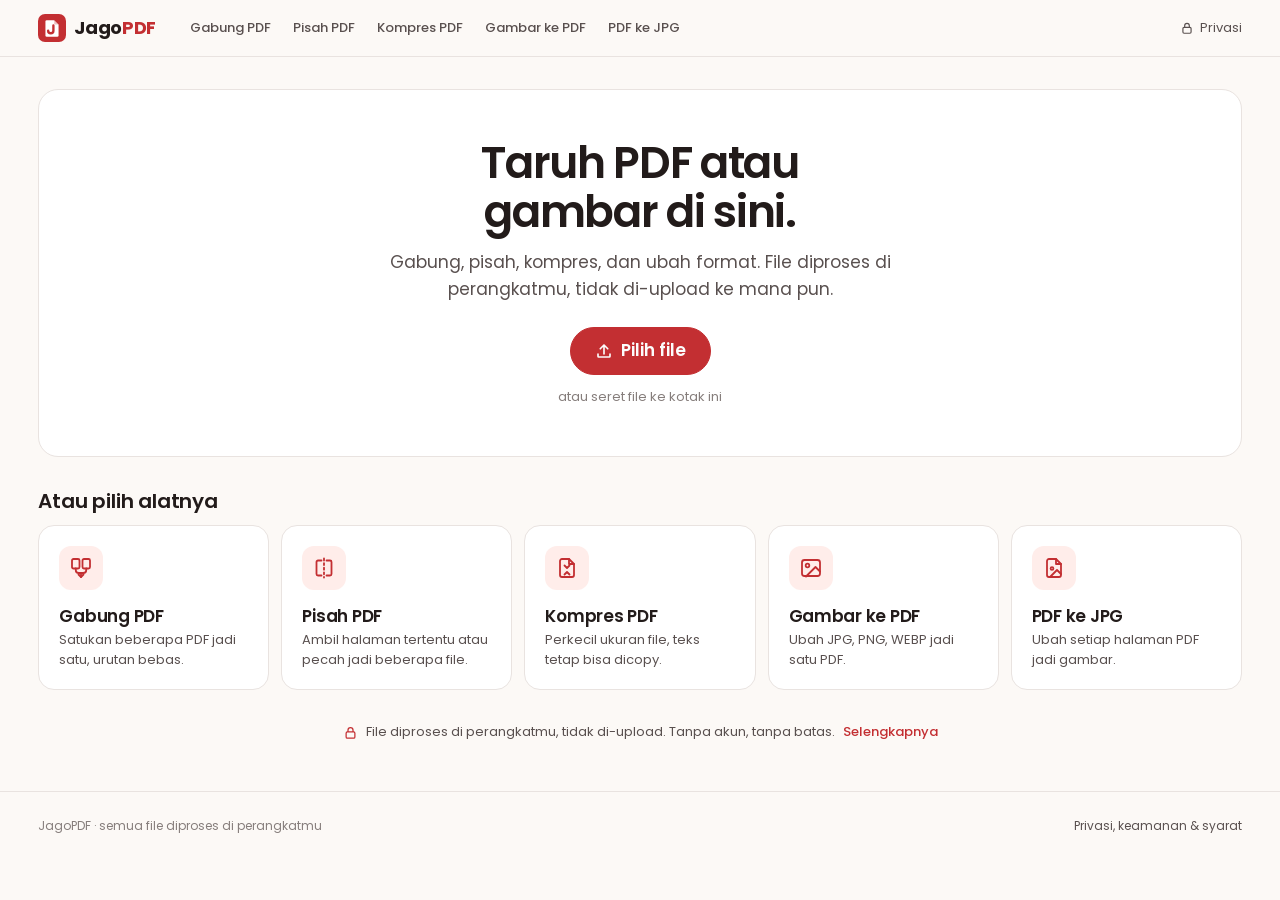
==== index.html @ 5b5afb23 "Perbaiki tombol kartu tertutup" ====
<!DOCTYPE html>
<html lang="id">
<head>
<meta charset="utf-8">
<meta http-equiv="Content-Security-Policy" content="default-src 'self'; script-src 'self' 'wasm-unsafe-eval'; style-src 'self' 'unsafe-inline'; img-src 'self' data: blob:; font-src 'self' data:; connect-src 'self'; worker-src 'self'; object-src 'none'; base-uri 'none'; form-action 'none'">
<meta name="referrer" content="no-referrer">
<meta name="viewport" content="width=device-width, initial-scale=1">
<title>JagoPDF — Alat PDF Gratis di Browser</title>
<meta name="description" content="JagoPDF: gabung, pisah, putar, kompres PDF, dan ubah gambar ke PDF gratis. File diproses di perangkatmu, tidak di-upload ke server.">
<link rel="icon" href="data:image/svg+xml,%3Csvg xmlns="http://www.w3.org/2000/svg" viewBox="0 0 32 32"%3E%3Crect width="32" height="32" rx="8" fill="%23c53a2f"/%3E%3Cpath d="M10 7h8.5l5 5v12.5a1.5 1.5 0 0 1-1.5 1.5H10a1.5 1.5 0 0 1-1.5-1.5v-16A1.5 1.5 0 0 1 10 7z" fill="%23fff"/%3E%3Cpath d="M18.5 7v3.5a1.5 1.5 0 0 0 1.5 1.5h3.5z" fill="%23c53a2f" opacity=".3"/%3E%3Cpath d="M17.6 13v6a3 3 0 0 1-6 0" fill="none" stroke="%23c53a2f" stroke-width="2.7" stroke-linecap="round"/%3E%3C/svg%3E">
<link rel="stylesheet" href="lib/fonts.css">
<script src="lib/pdf-lib.min.js"></script>
<script src="lib/pdf.min.js"></script>
<script src="lib/pdf.worker.min.js"></script>
<script src="lib/jszip.min.js"></script>
<style>
/* Hallmark · redesign · genre: modern-minimal · tone: minimalist utilitarian · theme: custom (vibe: "warm paper, one red, quiet, file-first")
 * paper oklch(98.4% 0.006 70) warm white · accent oklch(54% 0.185 25) brick red · type: Poppins (user-chosen), single family
 * axes: light / geometric-sans / warm · single accent, no per-tool rainbow, no mono labels
 * pre-emit critique: P4 H5 E4 S4 R5 V4
 */
:root{
  --color-paper: oklch(98.4% 0.006 70);
  --color-panel: oklch(100% 0 0);
  --color-sunk: oklch(96.3% 0.008 60);
  --color-ink: oklch(23% 0.012 30);
  --color-ink-2: oklch(44% 0.012 30);
  --color-ink-3: oklch(60% 0.01 35);
  --color-rule: oklch(92% 0.008 55);
  --color-rule-strong: oklch(85% 0.01 45);
  --color-accent: oklch(54% 0.185 25);
  --color-accent-hover: oklch(48% 0.17 25);
  --color-accent-ink: oklch(99% 0 0);
  --color-accent-wash: oklch(96.2% 0.022 28);
  --color-ok: oklch(48% 0.12 155);
  --color-ok-wash: oklch(95.5% 0.035 155);
  --color-warn: oklch(47% 0.1 75);
  --color-warn-wash: oklch(96.5% 0.04 85);
  --color-err: oklch(50% 0.19 27);
  --color-scrim: oklch(98.4% 0.006 70 / 0.92);
  --color-thumb-shadow: oklch(23% 0.012 30 / 0.07);


  --font-sans: "Poppins", ui-sans-serif, system-ui, -apple-system, "Segoe UI", sans-serif;
  --font-mono: var(--font-sans);   /* satu keluarga font saja */

  --text-xs: 0.75rem; --text-sm: 0.8125rem; --text-base: 0.9375rem; --text-md: 1.0625rem;
  --text-lg: 1.25rem; --text-xl: 1.625rem; --text-display: clamp(1.75rem, 1.1rem + 2.6vw, 2.75rem);

  --space-1: 4px; --space-2: 8px; --space-3: 12px; --space-4: 16px; --space-5: 20px;
  --space-6: 24px; --space-8: 32px; --space-10: 40px; --space-12: 48px; --space-16: 64px;

  --radius-sm: 4px; --radius: 6px; --radius-lg: 10px;
  --rule: 1px solid var(--color-rule);
  --rule-strong: 1px solid var(--color-rule-strong);

  --ease-out: cubic-bezier(.2,.7,.2,1); --ease-in: cubic-bezier(.5,0,.75,0); --ease-in-out: cubic-bezier(.6,0,.3,1);
  --dur-fast: 120ms; --dur: 180ms;
  --wrap: 1440px;
}
*{box-sizing:border-box}
html,body{margin:0;overflow-x:clip}
body{font-family:var(--font-sans);font-size:var(--text-base);line-height:1.6;font-variant-numeric:tabular-nums;background:var(--color-paper);color:var(--color-ink);-webkit-font-smoothing:antialiased;text-rendering:optimizeLegibility}
h1,h2,h3,h4{font-style:normal;margin:0;line-height:1.2;overflow-wrap:anywhere;min-width:0}
button{font:inherit;color:inherit;cursor:pointer}
a{color:inherit}
.mono{font-variant-numeric:tabular-nums}
.muted{color:var(--color-ink-2)}
.wrap{max-width:var(--wrap);margin:0 auto;padding:0 clamp(var(--space-5), 3vw, var(--space-10))}
:focus-visible{outline:2px solid var(--color-accent);outline-offset:2px}
input[type=file]{display:none}

/* ---------- top bar ---------- */
header.top{position:sticky;top:0;z-index:20;background:var(--color-paper);border-bottom:var(--rule)}
header.top .wrap{display:flex;align-items:center;gap:var(--space-6);height:56px}
.logo{display:flex;align-items:center;gap:var(--space-2);text-decoration:none;font-weight:600;font-size:var(--text-md);letter-spacing:-.01em;flex:none}
.logo .mark{display:block;width:28px;height:28px;color:var(--color-accent);flex:none}
.logo .mark svg{display:block}
.logo .wm{font-size:1.125rem;font-weight:700;letter-spacing:-.02em}
.logo .ku{color:var(--color-accent)}
nav.tools-nav{display:flex;gap:2px;overflow-x:auto;scrollbar-width:none;flex:1;min-width:0}
nav.tools-nav::-webkit-scrollbar{display:none}
nav.tools-nav a{white-space:nowrap;text-decoration:none;font-size:var(--text-sm);font-weight:500;color:var(--color-ink-2);padding:6px 10px;border-radius:var(--radius-sm);transition:background var(--dur-fast) var(--ease-out),color var(--dur-fast) var(--ease-out)}
nav.tools-nav a:hover{color:var(--color-ink);background:var(--color-sunk)}
nav.tools-nav a.on{color:var(--color-ink);background:var(--color-sunk);box-shadow:inset 0 -2px 0 var(--color-accent)}
.top-priv{flex:none;font-size:var(--text-sm);color:var(--color-ink-2);text-decoration:none;white-space:nowrap;display:flex;align-items:center;gap:6px}
.top-priv:hover{color:var(--color-ink)}
@media (max-width:720px){ .top-priv span{display:none} header.top .wrap{gap:var(--space-3)} }

/* ---------- views ---------- */
.view{display:none;padding:var(--space-8) 0 var(--space-12)}
.view.on{display:block}

/* ---------- home: intake panel ---------- */
.intake{background:var(--color-panel);border:var(--rule);border-radius:20px;transition:border-color var(--dur) var(--ease-out),background var(--dur) var(--ease-out)}
.intake-zone{padding:var(--space-12) var(--space-8);display:flex;flex-direction:column;align-items:center;text-align:center;gap:var(--space-6);transition:background var(--dur) var(--ease-out),border-color var(--dur) var(--ease-out)}
.intake.over{border-color:var(--color-accent);background:var(--color-accent-wash)}
.intake h1{font-size:var(--text-display);font-weight:600;letter-spacing:-.03em;line-height:1.12;max-width:20ch;margin:0 auto;text-wrap:balance}
.intake .lede,.view-head p{text-wrap:pretty}
.intake .lede{margin:var(--space-3) auto 0;color:var(--color-ink-2);font-size:var(--text-md);max-width:48ch}
.intake-act{display:flex;flex-direction:column;align-items:center;gap:var(--space-3)}
.intake-act .formats{font-size:var(--text-sm);color:var(--color-ink-3)}
.intake-result{display:none;padding:var(--space-6) var(--space-6) var(--space-5)}
.intake.has-files .intake-zone{display:none}
.intake.has-files .intake-result{display:block}
.ir-head{display:flex;justify-content:space-between;align-items:baseline;gap:var(--space-4);flex-wrap:wrap;margin-bottom:var(--space-4)}
.ir-head h2{font-size:var(--text-lg);font-weight:600}
.ir-files{list-style:none;margin:0 0 var(--space-5);padding:0;border-top:var(--rule)}
.ir-files li{display:grid;grid-template-columns:auto minmax(0,1fr) auto;gap:var(--space-3);align-items:center;padding:10px 0;border-bottom:var(--rule);font-size:var(--text-sm)}
.ir-files .nm{white-space:nowrap;overflow:hidden;text-overflow:ellipsis}
.ir-files .sz{font-family:var(--font-mono);color:var(--color-ink-3);font-size:var(--text-xs)}
.ir-files .skip .nm{color:var(--color-ink-3);text-decoration:line-through}
.ext{font-family:var(--font-mono);font-size:10.5px;font-weight:500;letter-spacing:.04em;padding:2px 6px;border-radius:3px;background:var(--color-sunk);color:var(--color-ink-2);border:var(--rule);text-transform:uppercase}
.ir-q{font-weight:600;margin:0 0 var(--space-3)}
.ir-actions{display:flex;flex-wrap:wrap;gap:var(--space-2)}

/* ---------- buttons ---------- */
.btn{display:inline-flex;align-items:center;justify-content:center;gap:var(--space-2);height:42px;padding:0 var(--space-5);border-radius:999px;border:1px solid var(--color-rule-strong);background:var(--color-panel);font-weight:500;font-size:var(--text-base);white-space:nowrap;text-decoration:none;transition:background var(--dur-fast) var(--ease-out),border-color var(--dur-fast) var(--ease-out),color var(--dur-fast) var(--ease-out)}
.btn:hover{border-color:var(--color-ink-3);background:var(--color-sunk)}
.btn:active{transform:translateY(1px)}
.btn-primary,.go,.big{background:var(--color-accent);border-color:var(--color-accent);color:var(--color-accent-ink)}
.btn-primary:hover,.go:hover:not(:disabled),.big:hover{background:var(--color-accent-hover);border-color:var(--color-accent-hover)}
.btn-lg,.big{height:48px;padding:0 var(--space-6);font-size:var(--text-md);font-weight:600}
.ghost{display:inline-flex;align-items:center;justify-content:center;height:36px;padding:0 var(--space-4);border:1px solid var(--color-rule-strong);background:var(--color-panel);border-radius:999px;font-size:var(--text-sm);font-weight:500;white-space:nowrap;text-decoration:none;transition:background var(--dur-fast) var(--ease-out),border-color var(--dur-fast) var(--ease-out)}
.ghost:hover{background:var(--color-sunk);border-color:var(--color-ink-3)}
.big{display:inline-flex;align-items:center;gap:var(--space-2);border-radius:999px;border:1px solid var(--color-accent);transition:background var(--dur-fast) var(--ease-out)}
.go{width:100%;height:48px;border-radius:999px;border:1px solid var(--color-accent);font-weight:600;font-size:var(--text-md);transition:background var(--dur-fast) var(--ease-out)}
.go:active:not(:disabled){transform:translateY(1px)}
.go:disabled{background:var(--color-sunk);border-color:var(--color-rule);color:var(--color-ink-3);cursor:not-allowed}

/* ---------- home: tool index ---------- */
.sec-head{display:flex;justify-content:space-between;align-items:baseline;gap:var(--space-4);margin:var(--space-8) 0 var(--space-3);flex-wrap:wrap}
.sec-head h2{font-size:var(--text-lg);font-weight:600;letter-spacing:-.01em}
.sec-head p{margin:0;color:var(--color-ink-3);font-size:var(--text-sm)}
.grid{display:grid;grid-template-columns:repeat(var(--cols,5),minmax(0,1fr));gap:var(--space-3)}
@media (max-width:900px){ .grid{grid-template-columns:repeat(2,minmax(0,1fr))} .grid .tool-card:last-child:nth-child(odd){grid-column:span 2} }
@media (max-width:560px){
  nav.tools-nav{display:none} .top-priv{margin-left:auto}
  .grid{grid-template-columns:repeat(2,minmax(0,1fr));gap:var(--space-3)}
  .tool-card{padding:var(--space-4);gap:0;border-radius:12px}
  .tool-card .ic{width:44px;height:44px;border-radius:12px;margin-bottom:var(--space-3)}
  .tool-card .ic svg{width:24px;height:24px}
  .tool-card h3{font-size:var(--text-base);flex-wrap:wrap;row-gap:4px}
  .tool-card p,.tool-card .sig,.tool-card .go-arrow{display:none}
}
.tool-card{position:relative;display:flex;flex-direction:column;gap:var(--space-1);padding:var(--space-5);background:var(--color-panel);border:var(--rule);border-radius:16px;text-decoration:none;transition:border-color var(--dur) var(--ease-out),background var(--dur) var(--ease-out)}
.tool-card:hover{border-color:var(--color-accent)}
.tool-card:active{background:var(--color-sunk)}
.ic{width:44px;height:44px;border-radius:12px;display:grid;place-items:center;flex:none;color:var(--color-accent);background:var(--color-accent-wash)}
.ic svg{width:24px;height:24px}
.tool-card .ic{margin-bottom:var(--space-3)}
.tool-card h3{font-size:var(--text-md);font-weight:600;letter-spacing:-.015em;display:flex;align-items:center;gap:var(--space-2)}
.tool-card p{margin:0;color:var(--color-ink-2);font-size:var(--text-sm);line-height:1.5}
.tool-card .sig{font-family:var(--font-mono);font-size:var(--text-xs);color:var(--color-ink-3);margin-top:auto;padding-top:var(--space-4)}
.tool-card .go-arrow{position:absolute;top:var(--space-6);right:var(--space-6);color:var(--tone);opacity:0;transform:translateX(-4px);transition:opacity var(--dur-fast) var(--ease-out),transform var(--dur-fast) var(--ease-out)}
.tool-card:hover .go-arrow{opacity:1;transform:none}
.view-head .ic{width:48px;height:48px;border-radius:13px}
.view-head .vh{display:flex;align-items:center;gap:var(--space-4)}
.mk{display:inline-block;font-family:var(--font-mono);font-size:10.5px;font-weight:500;letter-spacing:.04em;text-transform:uppercase;padding:1px 6px;border-radius:3px;background:var(--color-ok-wash);color:var(--color-ok);vertical-align:2px}
.mk.mk-srv{background:var(--color-accent-wash);color:var(--color-accent)}

/* ---------- home: facts ---------- */
.assure{display:flex;align-items:center;justify-content:center;gap:var(--space-2);flex-wrap:wrap;text-align:center;margin:var(--space-8) 0 0;color:var(--color-ink-2);font-size:var(--text-sm)}
.assure svg{color:var(--color-accent);flex:none}
.assure a{color:var(--color-accent);font-weight:500;text-decoration:none}
.assure a:hover{text-decoration:underline;text-underline-offset:3px}
.facts{display:grid;grid-template-columns:repeat(3,minmax(0,1fr));gap:var(--space-8);margin-top:var(--space-12);padding-top:var(--space-8);border-top:var(--rule)}
@media (max-width:720px){ .facts{grid-template-columns:minmax(0,1fr);gap:var(--space-5)} }
.facts h3{font-size:var(--text-base);font-weight:600;margin-bottom:var(--space-1)}
.facts p{margin:0;color:var(--color-ink-2);font-size:var(--text-sm)}
.facts a{color:var(--color-accent);font-weight:500;text-decoration:none}
.facts a:hover{text-decoration:underline;text-underline-offset:3px}

/* ---------- tool pages ---------- */
.back{display:inline-flex;align-items:center;gap:6px;color:var(--color-ink-2);text-decoration:none;font-size:var(--text-sm);margin-bottom:var(--space-4)}
.back:hover{color:var(--color-ink)}
.view-head{margin-bottom:var(--space-5);display:flex;justify-content:space-between;align-items:flex-end;gap:var(--space-4);flex-wrap:wrap}
.view-head h2{font-size:var(--text-xl);font-weight:600;letter-spacing:-.02em}
.view-head p{margin:var(--space-1) 0 0;color:var(--color-ink-2);max-width:60ch}
.drop{background:var(--color-panel);border:var(--rule);border-radius:20px;transition:border-color var(--dur) var(--ease-out),background var(--dur) var(--ease-out)}
.drop-in{padding:var(--space-10) var(--space-6);display:flex;flex-direction:column;align-items:center;text-align:center;gap:var(--space-3);transition:background var(--dur) var(--ease-out),border-color var(--dur) var(--ease-out)}
.drop.over{border-color:var(--color-accent);background:var(--color-accent-wash)}
.drop small{display:block;color:var(--color-ink-3);font-size:var(--text-sm)}
.drop small.lock,.drop small.cloud{font-size:var(--text-xs);color:var(--color-ink-3)}
.drop small a{color:var(--color-ink-2)}

.work{display:none;gap:var(--space-4);grid-template-columns:minmax(0,1fr) 340px;align-items:start}
.work.on{display:grid}
@media (max-width:880px){ .work.on{grid-template-columns:minmax(0,1fr)} }
.panel{background:var(--color-panel);border:var(--rule);border-radius:16px;padding:var(--space-6)}
.panel h4{font-size:var(--text-base);font-weight:600;margin:0 0 var(--space-3)}
.side{position:sticky;top:72px}
@media (max-width:880px){ .side{position:static} }
.row{display:flex;align-items:center;justify-content:space-between;gap:var(--space-3);flex-wrap:wrap;margin-bottom:var(--space-4)}
.row h4{margin:0;font-size:var(--text-sm);font-weight:600;color:var(--color-ink-2)}
.row h4 .muted{font-weight:400;color:var(--color-ink-3)}

.opt{margin-bottom:var(--space-5)}
.opt label.t,.lbl{display:block;font-size:var(--text-sm);font-weight:600;color:var(--color-ink);margin-bottom:var(--space-2)}
.seg{display:grid;gap:0;border:var(--rule-strong);border-radius:12px;overflow:hidden;background:var(--color-panel)}
.seg button{position:relative;border:0;border-bottom:var(--rule);background:transparent;padding:10px 12px 10px 36px;text-align:left;font-size:var(--text-sm);font-weight:500;transition:background var(--dur-fast) var(--ease-out)}
.seg button:last-child{border-bottom:0}
.seg button::before{content:"";position:absolute;left:12px;top:13px;width:14px;height:14px;border-radius:50%;border:1.5px solid var(--color-rule-strong);background:var(--color-panel);box-sizing:border-box}
.seg button.on::before{border:4.5px solid var(--color-accent)}
.seg button:hover{background:var(--color-sunk)}
.seg button.on{background:var(--color-accent-wash)}
.seg button small{display:block;font-weight:400;color:var(--color-ink-2);font-size:var(--text-xs);margin-top:2px;line-height:1.4}
.seg.cols2,.seg.cols3{display:flex;padding:3px;gap:3px;background:var(--color-sunk);border:var(--rule);border-radius:999px}
.seg.cols2 button,.seg.cols3 button{flex:1;min-width:0;border:0;border-radius:999px;padding:7px 6px;text-align:center;white-space:nowrap}
.seg.cols2 button::before,.seg.cols3 button::before{display:none}
.seg.cols2 button.on,.seg.cols3 button.on{background:var(--color-panel);box-shadow:0 0 0 1px var(--color-rule-strong);color:var(--color-ink)}
.seg.cols2 button:hover:not(.on),.seg.cols3 button:hover:not(.on){background:transparent;color:var(--color-ink)}
.field{width:100%;height:42px;border:var(--rule-strong);border-radius:12px;padding:0 var(--space-4);font:inherit;font-size:var(--text-sm);background:var(--color-panel);color:var(--color-ink)}
.field:focus{outline:none;border-color:var(--color-accent);box-shadow:0 0 0 3px var(--color-accent-wash)}
.hint{font-size:var(--text-xs);color:var(--color-ink-3);margin:var(--space-2) 0 0;line-height:1.5}
.hint.err{color:var(--color-err)}
.note{background:var(--color-warn-wash);border-left:2px solid var(--color-warn);color:var(--color-ink-2);padding:var(--space-2) var(--space-3);font-size:var(--text-xs);margin-top:var(--space-3);line-height:1.5;border-radius:0 var(--radius-sm) var(--radius-sm) 0}
.note.cloudnote{background:var(--color-accent-wash);border-left-color:var(--color-accent)}

/* file tiles */
.files{display:grid;grid-template-columns:repeat(auto-fill,minmax(150px,1fr));gap:var(--space-3)}
.fitem{position:relative;background:var(--color-sunk);border:var(--rule);border-radius:12px;padding:var(--space-2) var(--space-2) var(--space-3);display:flex;flex-direction:column;align-items:center;gap:6px;cursor:grab;user-select:none;transition:border-color var(--dur-fast) var(--ease-out)}
.fitem.dragging{opacity:.4}
.fitem.drop-target{border-color:var(--color-accent);box-shadow:0 0 0 1px var(--color-accent)}
.fitem .thumb{width:100%;aspect-ratio:3/4;background:var(--color-panel);border-radius:3px;display:grid;place-items:center;overflow:hidden;box-shadow:0 1px 2px var(--color-thumb-shadow)}
.fitem .thumb canvas,.fitem .thumb img{max-width:100%;max-height:100%;display:block}
.fitem .nm{font-size:var(--text-xs);font-weight:500;width:100%;text-align:center;white-space:nowrap;overflow:hidden;text-overflow:ellipsis}
.fitem .meta{font-family:var(--font-mono);font-size:10.5px;color:var(--color-ink-3);margin-top:-4px}
.fitem .acts{position:absolute;top:6px;right:6px;z-index:3;display:flex;gap:4px;opacity:0;transition:opacity var(--dur-fast) var(--ease-out)}
.fitem:hover .acts,.fitem:focus-within .acts{opacity:1}
@media (hover:none){ .fitem .acts{opacity:1} }
.fitem .acts button{width:30px;height:30px;box-shadow:0 1px 2px var(--color-thumb-shadow);border-radius:var(--radius-sm);border:var(--rule-strong);background:var(--color-panel);color:var(--color-ink);display:grid;place-items:center;padding:0}
.fitem .acts button:hover{border-color:var(--color-ink-3)}
.fitem .idx{position:absolute;top:6px;left:6px;z-index:3;font-family:var(--font-mono);background:var(--color-ink);color:var(--color-paper);font-size:10.5px;font-weight:500;border-radius:3px;padding:1px 6px}

/* page grid */
.pages{display:grid;grid-template-columns:repeat(auto-fill,minmax(136px,1fr));gap:var(--space-3);max-height:620px;overflow:auto;padding:2px}
.pg{position:relative;border:var(--rule);border-radius:12px;padding:6px 6px 4px;background:var(--color-sunk);cursor:pointer;text-align:center;transition:border-color var(--dur-fast) var(--ease-out)}
.pg .thumb{aspect-ratio:3/4;background:var(--color-panel);border-radius:3px;display:grid;place-items:center;overflow:hidden;box-shadow:0 1px 2px var(--color-thumb-shadow)}
.pg .thumb canvas{max-width:100%;max-height:100%}
.pg span{font-family:var(--font-mono);font-size:var(--text-xs);color:var(--color-ink-3)}
.pg:hover{border-color:var(--color-rule-strong)}
.pg.sel{border-color:var(--color-accent);box-shadow:0 0 0 1px var(--color-accent);background:var(--color-accent-wash)}
.pg.sel span{color:var(--color-accent);font-weight:500}
.pg.sel::after{content:"";position:absolute;top:10px;left:10px;z-index:3;width:16px;height:16px;border-radius:3px;background:var(--color-accent) url("data:image/svg+xml,%3Csvg xmlns='http://www.w3.org/2000/svg' viewBox='0 0 16 16'%3E%3Cpath d='M4 8.5l2.5 2.5L12 5.5' fill='none' stroke='white' stroke-width='2'/%3E%3C/svg%3E") center/12px no-repeat}
.pages.nosel .pg{cursor:default}
.pages.nosel .pg.sel{border-color:var(--color-rule);box-shadow:none;background:var(--color-sunk)}
.pages.nosel .pg.sel span{color:var(--color-ink-3);font-weight:400}
.pages.nosel .pg.sel::after{display:none}

/* office rows */
.orow{display:grid;grid-template-columns:auto minmax(0,1fr) auto auto;align-items:center;gap:var(--space-3);padding:10px 0;border-bottom:var(--rule)}
.orow .nm b{display:block;white-space:nowrap;overflow:hidden;text-overflow:ellipsis;font-size:var(--text-sm);font-weight:500}
.orow .nm span{font-family:var(--font-mono);font-size:var(--text-xs);color:var(--color-ink-3)}
.orow .ext{background:var(--color-sunk)!important;color:var(--color-ink-2)}
.orow .st{font-family:var(--font-mono);font-size:var(--text-xs);color:var(--color-ink-3)}
.orow .st.ok{color:var(--color-ok)}.orow .st.err{color:var(--color-err)}
.orow button{border:0;background:transparent;color:var(--color-ink-3);width:28px;height:28px;border-radius:var(--radius-sm);display:grid;place-items:center}
.orow button:hover{background:var(--color-sunk);color:var(--color-ink)}

/* putar: tombol di tiap kartu + tombol putar semua */
.tw{position:relative;width:100%}
.fitem .thumb,.pg .thumb{position:relative;display:block;aspect-ratio:1/1;overflow:hidden;background:transparent;box-shadow:none}
.rmedia{position:absolute;top:50%;left:50%;max-width:none!important;max-height:none!important;transform:translate(-50%,-50%);background:var(--color-panel);box-shadow:0 1px 3px var(--color-thumb-shadow);transition:transform var(--dur) var(--ease-out)}
.rotbtn{position:absolute;right:4px;bottom:4px;z-index:2;width:28px;height:28px;border-radius:var(--radius-sm);border:var(--rule-strong);background:var(--color-panel);color:var(--color-ink);display:grid;place-items:center;padding:0;box-shadow:0 1px 2px var(--color-thumb-shadow);transition:border-color var(--dur-fast) var(--ease-out),color var(--dur-fast) var(--ease-out)}
.rotbtn:hover{border-color:var(--color-accent);color:var(--color-accent)}
.rotbtn:active{transform:translateY(1px)}
.tw .rdeg{position:absolute;left:4px;bottom:4px;z-index:2;font-family:var(--font-mono);font-size:10.5px;font-weight:500;color:var(--color-accent-ink)!important;line-height:1.5;background:var(--color-accent);border-radius:3px;padding:1px 5px;pointer-events:none}
.tw .rdeg:empty{display:none}
.rot-all{display:grid;grid-template-columns:repeat(2,minmax(0,1fr));gap:var(--space-2)}
.rot-all .ghost{gap:6px;height:36px}
/* pisah: penyusun rentang */
.rrow{display:grid;grid-template-columns:auto minmax(0,1fr) auto;align-items:center;gap:var(--space-2);padding:8px 8px 8px 10px;border:var(--rule);border-radius:12px;margin-bottom:6px;cursor:pointer;background:var(--color-panel);transition:border-color var(--dur-fast) var(--ease-out),background var(--dur-fast) var(--ease-out)}
.rrow:hover{border-color:var(--color-rule-strong)}
.rrow.on{border-color:var(--color-accent);background:var(--color-accent-wash)}
.rnum{width:22px;height:22px;border-radius:50%;background:var(--color-sunk);color:var(--color-ink-2);font-size:11px;font-weight:600;display:grid;place-items:center}
.rrow.on .rnum{background:var(--color-accent);color:var(--color-accent-ink)}
.rfields{display:flex;align-items:center;justify-content:center;gap:6px;min-width:0}
.rfields .to{font-size:var(--text-xs);color:var(--color-ink-3)}
.stp{display:flex;align-items:center;border:var(--rule-strong);border-radius:999px;background:var(--color-panel);overflow:hidden}
.stp button{width:26px;height:30px;border:0;background:transparent;color:var(--color-ink);font-size:16px;line-height:1;padding:0;transition:background var(--dur-fast) var(--ease-out),color var(--dur-fast) var(--ease-out)}
.stp button:hover{background:var(--color-sunk);color:var(--color-accent)}
.stp button:disabled{color:var(--color-rule-strong);background:transparent;cursor:default}
.stp input{width:32px;border:0;text-align:center;font:inherit;font-size:var(--text-sm);font-weight:600;background:transparent;color:var(--color-ink);padding:0}
.stp input:focus{outline:none;background:var(--color-accent-wash)}
.rdel{width:28px;height:28px;border:0;border-radius:var(--radius-sm);background:transparent;color:var(--color-ink-3);display:grid;place-items:center;padding:0}
.rdel:hover{background:var(--color-sunk);color:var(--color-err)}
.pg .rtag{font-style:normal;position:absolute;top:10px;left:10px;z-index:3;min-width:20px;height:20px;padding:0 6px;border-radius:999px;background:var(--color-accent);color:var(--color-accent-ink);font-size:11px;font-weight:600;display:grid;place-items:center;pointer-events:none}
.pg .rtag:empty{display:none}
.pg.inr{border-color:var(--color-accent);border-style:dashed}
.pg.inr .rtag{background:var(--color-panel);color:var(--color-accent);box-shadow:inset 0 0 0 1.5px var(--color-accent)}
.pages.rmode .pg.sel::after{display:none}
/* server availability */
.srv-off{display:none}
body.no-server .srv-only{display:none!important}
body:not(.no-server) .nosrv-only{display:none!important}
body.server-down .srv-off{display:block}
body.server-down [data-drop="office"]{opacity:.5;pointer-events:none}

/* ---------- overlay ---------- */
.overlay{position:fixed;inset:0;background:var(--color-scrim);z-index:50;display:none;place-items:center;padding:var(--space-5)}
.overlay.on{display:grid}
.ov-box{background:var(--color-panel);border:var(--rule);border-radius:20px;padding:var(--space-8) var(--space-6) var(--space-6);max-width:440px;width:100%;box-shadow:0 12px 40px var(--color-thumb-shadow)}
.ov-box h3{font-size:var(--text-lg);font-weight:600;letter-spacing:-.01em;margin-bottom:var(--space-2)}
.ov-box p{margin:0}
.ld{display:flex;align-items:center;gap:var(--space-3)}
.ld h3{margin:0;min-width:0;overflow:hidden;text-overflow:ellipsis;white-space:nowrap}
.spin{width:22px;height:22px;flex:none;border-radius:50%;border:2.5px solid var(--color-accent-wash);border-top-color:var(--color-accent);animation:spin .8s linear infinite}
@keyframes spin{to{transform:rotate(360deg)}}
.pct{font-size:2.75rem;font-weight:600;letter-spacing:-.03em;line-height:1;margin-top:var(--space-6);color:var(--color-ink);font-variant-numeric:tabular-nums}
.bar{height:6px;background:var(--color-sunk);border-radius:999px;overflow:hidden;margin:var(--space-4) 0 var(--space-3)}
.bar i{display:block;height:100%;width:0;background:var(--color-accent);border-radius:999px;transition:width var(--dur) var(--ease-out)}
#ov-msg{font-size:var(--text-xs);color:var(--color-ink-3);margin:0;overflow:hidden;text-overflow:ellipsis;white-space:nowrap}
.result-ic{width:36px;height:36px;border-radius:var(--radius);background:var(--color-ok-wash);color:var(--color-ok);display:grid;place-items:center;margin-bottom:var(--space-4)}
.result-ic svg{width:20px;height:20px}
.fname{font-family:var(--font-mono);font-size:var(--text-sm);word-break:break-all;color:var(--color-ink)}
.ov-box .fname + .muted{font-family:var(--font-mono);font-size:var(--text-xs)}
.cmp{display:flex;align-items:center;gap:var(--space-3);margin:var(--space-4) 0 0;font-family:var(--font-mono);font-size:var(--text-sm);flex-wrap:wrap}
.cmp .save{background:var(--color-ok-wash);color:var(--color-ok);border-radius:3px;padding:1px 8px;font-weight:500}
.ov-actions{display:grid;gap:var(--space-2);margin-top:var(--space-6)}
.ov-actions .ghost{height:40px;width:100%}
.toast{position:fixed;left:50%;bottom:var(--space-6);transform:translateX(-50%) translateY(8px);background:var(--color-ink);color:var(--color-paper);padding:10px 16px;border-radius:var(--radius);font-size:var(--text-sm);opacity:0;transition:opacity var(--dur) var(--ease-out),transform var(--dur) var(--ease-out);z-index:60;pointer-events:none;max-width:calc(100vw - 32px);text-align:center}
.toast.on{opacity:1;transform:translateX(-50%)}

/* ---------- legal ---------- */
.legal{columns:2;column-gap:var(--space-4)}
.legal > *{break-inside:avoid}
.legal .tldr,.legal .eff{column-span:all}
@media (max-width:860px){ .legal{columns:1} }
.legal .panel{padding:var(--space-6);margin:0 0 var(--space-4);display:inline-block;width:100%}
.legal h3{font-size:var(--text-md);font-weight:600;margin-bottom:var(--space-3)}
.legal p,.legal li{color:var(--color-ink-2);font-size:var(--text-base);line-height:1.65}
.legal p{margin:0 0 var(--space-3)}
.legal ul,.legal ol{padding-left:20px;margin:var(--space-2) 0 var(--space-3)}
.legal li{margin:6px 0}
.legal b{color:var(--color-ink);font-weight:600}
.legal .tldr{background:var(--color-panel);border:var(--rule);border-left:3px solid var(--color-accent);border-radius:0 var(--radius-lg) var(--radius-lg) 0;padding:var(--space-5) var(--space-6);margin-bottom:var(--space-4)}
.legal .tldr li{color:var(--color-ink)}
.legal code{font-family:var(--font-mono);background:var(--color-sunk);border:var(--rule);border-radius:3px;padding:0 5px;font-size:var(--text-sm)}
.legal a{color:var(--color-accent)}
.legal .eff{font-family:var(--font-mono);color:var(--color-ink-3);font-size:var(--text-xs);margin-top:var(--space-5)}

footer{border-top:var(--rule);padding:var(--space-6) 0;color:var(--color-ink-3);font-size:var(--text-xs)}
footer .wrap{display:flex;justify-content:space-between;gap:var(--space-4);flex-wrap:wrap}
footer a{color:var(--color-ink-2);text-decoration:none;white-space:nowrap}
footer a:hover{color:var(--color-ink);text-decoration:underline;text-underline-offset:3px}

@media (max-width:720px){
  .view{padding:var(--space-6) 0 var(--space-12)}
  .intake-zone{padding:var(--space-10) var(--space-5);gap:var(--space-6)}
  .intake-result{padding:var(--space-4) var(--space-3)}
  .drop-in{padding:var(--space-8) var(--space-4)}
  .tool-card{padding:var(--space-5)}
  .pages{grid-template-columns:repeat(auto-fill,minmax(84px,1fr));max-height:420px}
  .files{grid-template-columns:repeat(auto-fill,minmax(110px,1fr))}
  .ir-actions .btn{flex:1 1 100%}
  .grid{grid-template-columns:repeat(2,minmax(0,1fr))}
  .grid .tool-card:last-child:nth-child(odd){grid-column:span 2}
}
@media (prefers-reduced-motion:reduce){ *,*::before,*::after{transition-duration:1ms!important;animation:none!important} }
</style>
</head>
<body>

<header class="top">
  <div class="wrap">
    <a class="logo" href="#" aria-label="JagoPDF, ke beranda"><span class="mark"><svg width="28" height="28" viewBox="0 0 32 32" aria-hidden="true"><rect width="32" height="32" rx="8" fill="currentColor"/><path d="M10 7h8.5l5 5v12.5a1.5 1.5 0 0 1-1.5 1.5H10a1.5 1.5 0 0 1-1.5-1.5v-16A1.5 1.5 0 0 1 10 7z" fill="#fff"/><path d="M18.5 7v3.5a1.5 1.5 0 0 0 1.5 1.5h3.5z" fill="currentColor" opacity=".3"/><path d="M17.6 13v6a3 3 0 0 1-6 0" fill="none" stroke="currentColor" stroke-width="2.7" stroke-linecap="round"/></svg></span><span class="wm">Jago<span class="ku">PDF</span></span></a>
    <nav class="tools-nav" id="topnav" aria-label="Alat"></nav>
    <a class="top-priv" href="#privasi"><svg width="14" height="14" viewBox="0 0 24 24" fill="none" stroke="currentColor" stroke-width="2"><rect x="5" y="11" width="14" height="10" rx="2"/><path d="M8 11V8a4 4 0 0 1 8 0v3"/></svg><span>Privasi</span></a>
  </div>
</header>

<main class="wrap">

  <!-- HOME -->
  <section class="view on" id="v-home">
    <div class="intake" data-drop="home" id="intake">
      <div class="intake-zone">
        <div>
          <h1>Taruh PDF atau gambar di sini.</h1>
          <p class="lede"><span class="nosrv-only">Gabung, pisah, kompres, dan ubah format.</span><span class="srv-only">Gabung, pisah, kompres, ubah format, dan Word/Excel ke PDF.</span> File diproses di perangkatmu, tidak di-upload ke mana pun.</p>
        </div>
        <div class="intake-act">
          <button class="big" data-pick="home"><svg width="18" height="18" viewBox="0 0 24 24" fill="none" stroke="currentColor" stroke-width="2.2" stroke-linecap="round" stroke-linejoin="round"><path d="M12 16V4M7 9l5-5 5 5"/><path d="M4 16v3a1 1 0 0 0 1 1h14a1 1 0 0 0 1-1v-3"/></svg>Pilih file</button>
          <span class="formats">atau seret file ke kotak ini</span>
        </div>
      </div>
      <div class="intake-result" id="intake-result" aria-live="polite"></div>
      <input type="file" id="in-home" accept="application/pdf,.pdf,image/jpeg,image/png,image/webp,image/gif,image/bmp" multiple>
    </div>

    <div class="sec-head"><h2>Atau pilih alatnya</h2></div>
    <div class="grid" id="toolgrid"></div>

    <p class="assure"><svg width="15" height="15" viewBox="0 0 24 24" fill="none" stroke="currentColor" stroke-width="2"><rect x="5" y="11" width="14" height="10" rx="2"/><path d="M8 11V8a4 4 0 0 1 8 0v3"/></svg><span>File diproses di perangkatmu, tidak di-upload. Tanpa akun, tanpa batas.</span> <a href="#privasi">Selengkapnya</a></p>
  </section>

  <!-- GABUNG -->
  <section class="view" id="v-gabung">
    <a class="back" href="#">← Semua alat</a>
    <div class="view-head"><div><h2>Gabung PDF</h2><p>Satukan beberapa PDF jadi satu file, urutkan sesukamu.</p></div></div>
    <div class="drop" data-drop="gabung"><div class="drop-in">
      <button class="big" data-pick="gabung">Pilih file PDF</button>
      <small>atau seret file ke sini · bisa banyak sekaligus</small>
      <small class="lock">Diproses di perangkatmu · <a href="#privasi">kenapa aman?</a></small>
    </div><input type="file" id="in-gabung" accept="application/pdf,.pdf" multiple></div>
    <div class="work" id="w-gabung">
      <div class="panel">
        <div class="row"><h4>Urutan file <span class="muted">· seret untuk mengubah urutan</span></h4><button class="ghost" data-pick="gabung">+ Tambah file</button></div>
        <div class="files" id="list-gabung"></div>
      </div>
      <div class="panel side">
        <h4>Gabung PDF</h4>
        <p class="hint mono" style="margin:0 0 var(--space-4)" id="sum-gabung"></p>
        <div class="opt">
          <label class="t">Urutkan cepat</label>
          <div class="seg cols2">
            <button data-sort="az">Nama A–Z</button>
            <button data-sort="za">Nama Z–A</button>
          </div>
        </div>
        <div class="opt">
          <label class="t">Putar semua file</label>
          <div class="rot-all"><button class="ghost" data-rotall="gabung" data-d="-90" title="Putar semua 90° ke kiri"><svg width="15" height="15" viewBox="0 0 24 24" fill="none" stroke="currentColor" stroke-width="2.2" stroke-linecap="round" stroke-linejoin="round"><path d="M3 3v6h6"/><path d="M3.5 9A9 9 0 1 1 6 18"/></svg>Kiri</button><button class="ghost" data-rotall="gabung" data-d="90" title="Putar semua 90° ke kanan"><svg width="15" height="15" viewBox="0 0 24 24" fill="none" stroke="currentColor" stroke-width="2.2" stroke-linecap="round" stroke-linejoin="round"><path d="M21 3v6h-6"/><path d="M20.5 9A9 9 0 1 0 18 18"/></svg>Kanan</button></div>
        </div>
        <button class="go" id="go-gabung">Gabung PDF</button>
        <p class="hint" id="hint-gabung"></p>
      </div>
    </div>
  </section>

  <!-- PISAH -->
  <section class="view" id="v-pisah">
    <a class="back" href="#">← Semua alat</a>
    <div class="view-head"><div><h2>Pisah PDF</h2><p>Ambil halaman tertentu, atau pecah PDF jadi beberapa file.</p></div></div>
    <div class="drop" data-drop="pisah"><div class="drop-in">
      <button class="big" data-pick="pisah">Pilih file PDF</button>
      <small>atau seret file ke sini</small>
      <small class="lock">Diproses di perangkatmu · <a href="#privasi">kenapa aman?</a></small>
    </div><input type="file" id="in-pisah" accept="application/pdf,.pdf"></div>
    <div class="work" id="w-pisah">
      <div class="panel">
        <div class="row"><h4 class="mono" id="title-pisah"></h4><button class="ghost" data-pick="pisah">Ganti file</button></div>
        <div class="pages" id="pages-pisah"></div>
      </div>
      <div class="panel side">
        <div class="opt">
          <label class="t">Cara memisah</label>
          <div class="seg" id="mode-pisah">
            <button data-v="pilih" class="on">Ambil halaman tertentu<small>Klik halaman atau ketik nomornya → 1 PDF</small></button>
            <button data-v="rentang">Pisah per rentang<small>Contoh 1-3, 4-8 → beberapa PDF dalam ZIP</small></button>
            <button data-v="semua">Setiap halaman jadi file<small>Semua halaman dipisah → ZIP</small></button>
          </div>
        </div>
        <div class="opt" id="opt-range">
          <label class="t" id="lbl-range">Halaman</label>
          <input class="field" id="range-pisah" placeholder="1-3, 5, 8-10" autocomplete="off" inputmode="numeric">
          <p class="hint" id="hint-range"></p>
          <div style="display:flex;gap:var(--space-2);margin-top:var(--space-2)" id="selbtns">
            <button class="ghost" id="sel-all" style="flex:1">Pilih semua</button>
            <button class="ghost" id="sel-none" style="flex:1">Kosongkan</button>
          </div>
        </div>
        <div class="opt" id="opt-ranges" style="display:none">
          <label class="t">Rentang halaman</label>
          <div id="ranges"></div>
          <button class="ghost" id="add-range" style="width:100%;margin-top:var(--space-1)">+ Tambah rentang</button>
          <p class="hint" id="hint-ranges"></p>
        </div>
        <div class="opt">
          <label class="t">Putar semua halaman</label>
          <div class="rot-all"><button class="ghost" data-rotall="pisah" data-d="-90" title="Putar semua 90° ke kiri"><svg width="15" height="15" viewBox="0 0 24 24" fill="none" stroke="currentColor" stroke-width="2.2" stroke-linecap="round" stroke-linejoin="round"><path d="M3 3v6h6"/><path d="M3.5 9A9 9 0 1 1 6 18"/></svg>Kiri</button><button class="ghost" data-rotall="pisah" data-d="90" title="Putar semua 90° ke kanan"><svg width="15" height="15" viewBox="0 0 24 24" fill="none" stroke="currentColor" stroke-width="2.2" stroke-linecap="round" stroke-linejoin="round"><path d="M21 3v6h-6"/><path d="M20.5 9A9 9 0 1 0 18 18"/></svg>Kanan</button></div>
        </div>
        <button class="go" id="go-pisah">Pisah PDF</button>
      </div>
    </div>
  </section>

  <!-- GAMBAR KE PDF -->
  <section class="view" id="v-gambar-ke-pdf">
    <a class="back" href="#">← Semua alat</a>
    <div class="view-head"><div><h2>Gambar ke PDF</h2><p>Ubah JPG, PNG, atau WEBP jadi satu file PDF.</p></div></div>
    <div class="drop" data-drop="img"><div class="drop-in">
      <button class="big" data-pick="img">Pilih gambar</button>
      <small>JPG, PNG, WEBP · bisa banyak sekaligus</small>
      <small class="lock">Diproses di perangkatmu · <a href="#privasi">kenapa aman?</a></small>
    </div><input type="file" id="in-img" accept="image/jpeg,image/png,image/webp,image/gif,image/bmp" multiple></div>
    <div class="work" id="w-img">
      <div class="panel">
        <div class="row"><h4>Urutan halaman <span class="muted">· seret untuk mengubah urutan</span></h4><button class="ghost" data-pick="img">+ Tambah gambar</button></div>
        <div class="files" id="list-img"></div>
      </div>
      <div class="panel side">
        <div class="opt">
          <label class="t">Ukuran halaman</label>
          <div class="seg cols3" id="img-size">
            <button data-v="a4" class="on">A4</button>
            <button data-v="letter">Letter</button>
            <button data-v="fit">Ikut gambar</button>
          </div>
        </div>
        <div class="opt" id="opt-orient">
          <label class="t">Orientasi</label>
          <div class="seg cols3" id="img-orient">
            <button data-v="auto" class="on">Otomatis</button>
            <button data-v="p">Potret</button>
            <button data-v="l">Lanskap</button>
          </div>
        </div>
        <div class="opt">
          <label class="t">Margin</label>
          <div class="seg cols3" id="img-margin">
            <button data-v="0" class="on">Tanpa</button>
            <button data-v="20">Kecil</button>
            <button data-v="42">Besar</button>
          </div>
        </div>
        <div class="opt">
          <label class="t">Putar semua gambar</label>
          <div class="rot-all"><button class="ghost" data-rotall="img" data-d="-90" title="Putar semua 90° ke kiri"><svg width="15" height="15" viewBox="0 0 24 24" fill="none" stroke="currentColor" stroke-width="2.2" stroke-linecap="round" stroke-linejoin="round"><path d="M3 3v6h6"/><path d="M3.5 9A9 9 0 1 1 6 18"/></svg>Kiri</button><button class="ghost" data-rotall="img" data-d="90" title="Putar semua 90° ke kanan"><svg width="15" height="15" viewBox="0 0 24 24" fill="none" stroke="currentColor" stroke-width="2.2" stroke-linecap="round" stroke-linejoin="round"><path d="M21 3v6h-6"/><path d="M20.5 9A9 9 0 1 0 18 18"/></svg>Kanan</button></div>
        </div>
        <button class="go" id="go-img">Buat PDF</button>
      </div>
    </div>
  </section>

  <!-- PDF KE JPG -->
  <section class="view" id="v-pdf-ke-jpg">
    <a class="back" href="#">← Semua alat</a>
    <div class="view-head"><div><h2>PDF ke JPG</h2><p>Ubah setiap halaman PDF jadi gambar JPG.</p></div></div>
    <div class="drop" data-drop="jpg"><div class="drop-in">
      <button class="big" data-pick="jpg">Pilih file PDF</button>
      <small>atau seret file ke sini</small>
      <small class="lock">Diproses di perangkatmu · <a href="#privasi">kenapa aman?</a></small>
    </div><input type="file" id="in-jpg" accept="application/pdf,.pdf"></div>
    <div class="work" id="w-jpg">
      <div class="panel">
        <div class="row"><h4 class="mono" id="title-jpg"></h4><button class="ghost" data-pick="jpg">Ganti file</button></div>
        <div class="pages nosel" id="pages-jpg"></div>
      </div>
      <div class="panel side">
        <div class="opt">
          <label class="t">Kualitas gambar</label>
          <div class="seg" id="jpg-q">
            <button data-v="100">Standar · 100 dpi<small>File kecil, cocok untuk WhatsApp</small></button>
            <button data-v="150" class="on">Bagus · 150 dpi<small>Seimbang antara ukuran dan ketajaman</small></button>
            <button data-v="300">Tinggi · 300 dpi<small>Tajam, untuk dicetak</small></button>
          </div>
        </div>
        <div class="opt">
          <label class="t">Halaman (opsional)</label>
          <input class="field" id="range-jpg" placeholder="kosong = semua halaman" autocomplete="off">
          <p class="hint" id="hint-jpg"></p>
        </div>
        <div class="opt">
          <label class="t">Putar semua halaman</label>
          <div class="rot-all"><button class="ghost" data-rotall="jpg" data-d="-90" title="Putar semua 90° ke kiri"><svg width="15" height="15" viewBox="0 0 24 24" fill="none" stroke="currentColor" stroke-width="2.2" stroke-linecap="round" stroke-linejoin="round"><path d="M3 3v6h6"/><path d="M3.5 9A9 9 0 1 1 6 18"/></svg>Kiri</button><button class="ghost" data-rotall="jpg" data-d="90" title="Putar semua 90° ke kanan"><svg width="15" height="15" viewBox="0 0 24 24" fill="none" stroke="currentColor" stroke-width="2.2" stroke-linecap="round" stroke-linejoin="round"><path d="M21 3v6h-6"/><path d="M20.5 9A9 9 0 1 0 18 18"/></svg>Kanan</button></div>
        </div>
        <button class="go" id="go-jpg">Ubah ke JPG</button>
      </div>
    </div>
  </section>

  <!-- KOMPRES -->
  <section class="view" id="v-kompres">
    <a class="back" href="#">← Semua alat</a>
    <div class="view-head"><div><h2>Kompres PDF</h2><p>Perkecil ukuran PDF supaya gampang dikirim. Teks tetap bisa dicopy.</p></div></div>
    <div class="drop" data-drop="zip"><div class="drop-in">
      <button class="big" data-pick="zip">Pilih file PDF</button>
      <small>atau seret file ke sini</small>
      <small class="lock">Diproses di perangkatmu · <a href="#privasi">kenapa aman?</a></small>
    </div><input type="file" id="in-zip" accept="application/pdf,.pdf"></div>
    <div class="work" id="w-zip">
      <div class="panel">
        <div class="row"><h4 class="mono" id="title-zip"></h4><button class="ghost" data-pick="zip">Ganti file</button></div>
        <div class="pages nosel" id="pages-zip"></div>
      </div>
      <div class="panel side">
        <div class="opt">
          <label class="t">Tingkat kompresi</label>
          <div class="seg" id="zip-level">
            <button data-v="ringan">Ringan<small>Hampir sama dengan aslinya, cocok untuk dicetak</small></button>
            <button data-v="sedang" class="on">Sedang<small>Disarankan. Hemat besar, tetap tajam di layar</small></button>
            <button data-v="kuat">Kuat<small>Lebih kecil, gambar agak buram</small></button>
            <button data-v="ekstrem">Ekstrem<small>Paling kecil. Halaman jadi gambar, teks tidak bisa dicopy</small></button>
          </div>
          <div class="note" id="zip-note" style="display:none">Mode Ekstrem mengubah setiap halaman jadi gambar. Cocok untuk hasil scan atau dokumen yang cuma dibaca.</div>
          <p class="hint" id="zip-engine-hint">Saat pertama dipakai, browser mengunduh mesin kompres (±11 MB) sekali saja.</p>
        </div>
        <div class="opt">
          <label class="t">Putar semua halaman</label>
          <div class="rot-all"><button class="ghost" data-rotall="zip" data-d="-90" title="Putar semua 90° ke kiri"><svg width="15" height="15" viewBox="0 0 24 24" fill="none" stroke="currentColor" stroke-width="2.2" stroke-linecap="round" stroke-linejoin="round"><path d="M3 3v6h6"/><path d="M3.5 9A9 9 0 1 1 6 18"/></svg>Kiri</button><button class="ghost" data-rotall="zip" data-d="90" title="Putar semua 90° ke kanan"><svg width="15" height="15" viewBox="0 0 24 24" fill="none" stroke="currentColor" stroke-width="2.2" stroke-linecap="round" stroke-linejoin="round"><path d="M21 3v6h-6"/><path d="M20.5 9A9 9 0 1 0 18 18"/></svg>Kanan</button></div>
        </div>
        <button class="go" id="go-zip">Kompres PDF</button>
      </div>
    </div>
  </section>

  <!-- OFFICE KE PDF (server) -->
  <section class="view" id="v-office">
    <a class="back" href="#">← Semua alat</a>
    <div class="view-head"><div class="vh"><span class="ic" id="office-ic"></span><div><h2 id="office-title">Word ke PDF</h2><p id="office-desc"></p></div></div></div>
    <div class="srv-off note" style="margin:0 0 var(--space-4)">Server JagoPDF sedang tidak bisa dihubungi, jadi alat ini belum bisa dipakai. Coba lagi beberapa saat lagi.</div>
    <div class="drop" data-drop="office"><div class="drop-in">
      <button class="big" data-pick="office" id="office-pick">Pilih file Word</button>
      <small>atau seret file ke sini · bisa banyak sekaligus</small>
      <small class="cloud">Di-upload ke server JagoPDF (terenkripsi), lalu langsung dihapus · <a href="#privasi">detail</a></small>
    </div><input type="file" id="in-office" multiple></div>
    <div class="work" id="w-office">
      <div class="panel">
        <div class="row"><h4>File yang akan diubah</h4><button class="ghost" data-pick="office">+ Tambah file</button></div>
        <div id="list-office"></div>
      </div>
      <div class="panel side">
        <h4>Ubah ke PDF</h4>
        <p class="hint mono" style="margin:0 0 var(--space-4)" id="sum-office"></p>
        <button class="go" id="go-office">Ubah ke PDF</button>
        <div class="note cloudnote">Diproses di server lalu langsung dihapus. Tidak disimpan dan tidak dilihat siapa pun.</div>
      </div>
    </div>
  </section>

  <!-- PRIVASI -->
  <section class="view" id="v-privasi">
    <a class="back" href="#">← Semua alat</a>
    <div class="view-head"><div><h2>Privasi, keamanan &amp; syarat</h2><p>Penjelasan jujur tentang apa yang terjadi pada file kamu.</p></div></div>
    <div class="legal">
      <div class="tldr">
        <h3>Singkatnya</h3>
        <ul class="nosrv-only">
          <li>Semua alat memproses file di perangkatmu sendiri. File tidak pernah di-upload ke server mana pun.</li>
          <li>Kami tidak menyimpan, membaca, atau menyalin file kamu.</li>
          <li>Tidak perlu daftar, tidak ada login, tidak ada cookie pelacak.</li>
          <li>Begitu tab ditutup, semua data hilang dari memori perangkatmu.</li>
        </ul>
        <ul class="srv-only">
          <li>Alat bertanda <span class="mk">lokal</span> memproses file di perangkatmu sendiri. File tidak pernah di-upload.</li>
          <li>Alat bertanda <span class="mk mk-srv">server</span> mengirim file ke server JagoPDF lewat koneksi terenkripsi. File langsung dihapus begitu hasilnya dikirim.</li>
          <li>Kami tidak menyimpan, membaca, atau memakai isi file kamu untuk apa pun.</li>
          <li>Tidak perlu daftar, tidak ada login, tidak ada cookie pelacak.</li>
        </ul>
      </div>

      <div class="panel">
        <h3>Bagaimana JagoPDF bekerja</h3>
        <p>Kebanyakan situs PDF meng-upload file ke server mereka, memprosesnya di sana, lalu mengirim hasilnya kembali. <span class="nosrv-only">JagoPDF tidak begitu.</span><span class="srv-only">Sebagian besar alat JagoPDF tidak begitu.</span></p>
        <p>Saat kamu membuka JagoPDF, browser mengunduh aplikasinya, yaitu kode JavaScript dan mesin pengolah PDF. Setelah itu, untuk alat <span class="mk">lokal</span>:</p>
        <ol>
          <li>File yang kamu pilih dibaca oleh browser ke memori perangkatmu sendiri.</li>
          <li>Gabung, pisah, kompres, dan konversi dikerjakan oleh prosesor perangkatmu.</li>
          <li>Hasilnya dibuat di perangkatmu, lalu disimpan ke folder unduhan saat kamu menekan <b>Unduh</b>.</li>
        </ol>
        <p>Tidak ada satu langkah pun yang mengirim isi file ke internet. <span class="nosrv-only">Server kami hanya menyajikan halaman web dan tidak pernah menerima file.</span></p>
        <div class="srv-only">
          <p><b>Untuk alat <span class="mk mk-srv">server</span></b> (Word, Excel, dan PowerPoint ke PDF), software yang dibutuhkan terlalu berat untuk berjalan di browser, jadi:</p>
          <ol>
            <li>File dikirim ke server JagoPDF lewat HTTPS (terenkripsi).</li>
            <li>Setiap file diproses di folder sementara yang terpisah dari file orang lain.</li>
            <li><b>Begitu hasilnya selesai dikirim ke kamu, file asli dan hasilnya langsung dihapus dari server.</b> Kalau koneksimu putus di tengah jalan, sisa file dihapus otomatis paling lambat dalam 15 menit.</li>
            <li>Tidak ada salinan, cadangan, atau arsip. Nama dan isi file tidak dicatat di log.</li>
          </ol>
          <p>Kalau dokumenmu sangat rahasia, pakai alat <span class="mk">lokal</span>.</p>
        </div>
      </div>

      <div class="panel">
        <h3>Data yang tidak kami kumpulkan</h3>
        <ul>
          <li><b>Isi file:</b> tidak disimpan, tidak dilihat siapa pun, dan tidak dipakai untuk melatih AI atau keperluan lain.</li>
          <li><b>Data pribadi:</b> kami tidak meminta nama, email, atau nomor HP.</li>
          <li><b>Pelacakan:</b> tidak ada cookie, Google Analytics, piksel iklan, atau pelacak lain.</li>
          <li><b>Pihak ketiga:</b> semua kode, font, dan mesin pengolah PDF di-host di situs JagoPDF sendiri. Halaman ini tidak memuat apa pun dari Google, CDN, atau layanan lain.</li>
        </ul>
        <p>Seperti semua situs web, penyedia hosting bisa mencatat log akses standar, yaitu alamat IP, waktu kunjungan, jenis browser, dan halaman yang dibuka. Log ini dipakai untuk keamanan dan <b>tidak berisi nama file atau isi dokumen kamu</b>.</p>
      </div>

      <div class="panel">
        <h3>Pengaman teknis</h3>
        <ul>
          <li><b>Content Security Policy (CSP):</b> browser hanya mengizinkan halaman ini terhubung ke situs JagoPDF sendiri. Kode mana pun yang mencoba mengirim data ke tempat lain akan diblokir oleh browser.</li>
          <li><b>Alat <span class="mk">lokal</span> tidak mengirim file sama sekali.</b> Satu-satunya yang diunduh dari situs JagoPDF adalah aplikasinya sendiri, termasuk mesin kompres saat pertama kali dipakai.</li>
          <li><b>HTTPS:</b> semua koneksi terenkripsi.</li>
          <li><b>Tanpa akses perangkat:</b> JagoPDF tidak meminta akses kamera, mikrofon, lokasi, atau kontak.</li>
        </ul>
      </div>

      <div class="panel">
        <h3>Syarat penggunaan</h3>
        <ul>
          <li>JagoPDF gratis dan disediakan apa adanya, tanpa jaminan bahwa hasilnya selalu sempurna untuk setiap file.</li>
          <li>Simpan selalu salinan file aslimu. Hasil proses adalah file baru, dan file asli tidak diubah.</li>
          <li>Gunakan JagoPDF hanya untuk file yang berhak kamu olah. Tanggung jawab atas isi file ada pada pengguna.</li>
          <li>Kecepatan dan batas ukuran file bergantung pada memori perangkatmu. File sangat besar paling lancar diproses di komputer.</li>
          <li class="srv-only">Alat <span class="mk mk-srv">server</span> punya batas ukuran file dan jumlah pemakaian. Hasil konversi Word/Excel/PowerPoint bisa sedikit berbeda dari aslinya, terutama jika dokumen memakai font khusus.</li>
          <li>PDF yang dikunci dengan kata sandi belum didukung.</li>
          <li>Kami tidak bertanggung jawab atas kerugian yang timbul dari penggunaan layanan ini.</li>
          <li>Kebijakan ini bisa diperbarui. Kalau suatu saat kami menambah iklan, analitik, atau mengubah cara file diproses, halaman ini akan diperbarui lebih dulu.</li>
        </ul>
        <p id="contact-line" style="display:none">Pertanyaan soal privasi: <a id="contact-mail" href="#"></a></p>
      </div>

      <p class="eff">Berlaku sejak 12 November 2026</p>
    </div>
  </section>

</main>

<footer><div class="wrap"><span>JagoPDF · <span class="nosrv-only">semua file diproses di perangkatmu</span><span class="srv-only">lokal = di perangkatmu · server = diproses lalu dihapus</span></span><a href="#privasi">Privasi, keamanan &amp; syarat</a></div></footer>

<div class="overlay" id="ov" role="dialog" aria-modal="true">
  <div class="ov-box" id="ov-box"></div>
</div>
<div class="toast" id="toast" role="status"></div>

<script src="app.js"></script>
</body>
</html>
---- lib/fonts.css ----
@font-face{font-family:"Poppins";font-style:normal;font-display:swap;font-weight:400;src:url([data-uri]) format("woff2");}
@font-face{font-family:"Poppins";font-style:normal;font-display:swap;font-weight:500;src:url([data-uri]) format("woff2");}
@font-face{font-family:"Poppins";font-style:normal;font-display:swap;font-weight:600;src:url([data-uri]) format("woff2");}
@font-face{font-family:"Poppins";font-style:normal;font-display:swap;font-weight:700;src:url([data-uri]) format("woff2");}
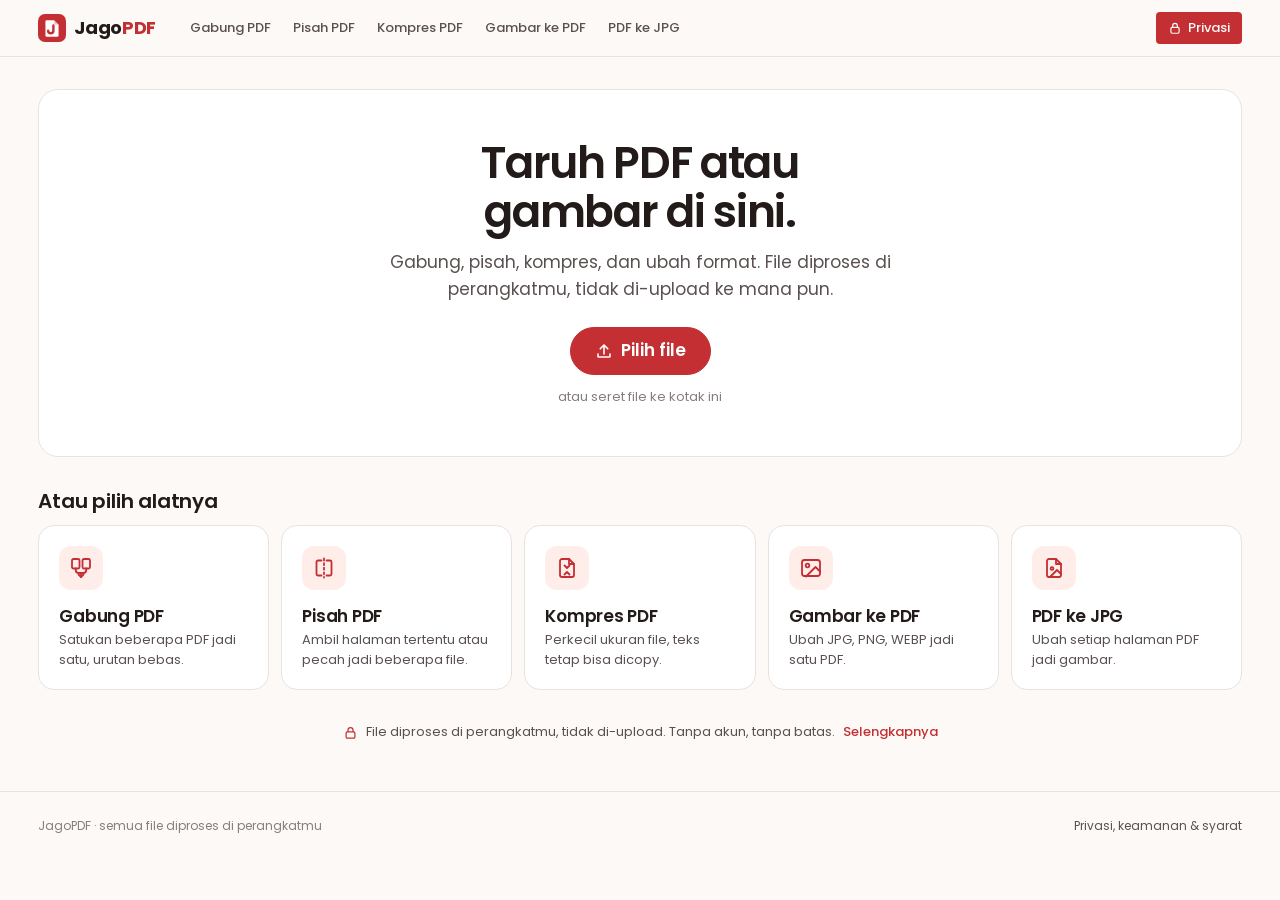
==== commit 2fb5ded1: "Perbaiki tombol kartu tertutup" ====
--- a/index.html
+++ b/index.html
@@ -82,9 +82,9 @@
 nav.tools-nav::-webkit-scrollbar{display:none}
 nav.tools-nav a{white-space:nowrap;text-decoration:none;font-size:var(--text-sm);font-weight:500;color:var(--color-ink-2);padding:6px 10px;border-radius:var(--radius-sm);transition:background var(--dur-fast) var(--ease-out),color var(--dur-fast) var(--ease-out)}
 nav.tools-nav a:hover{color:var(--color-ink);background:var(--color-sunk)}
-nav.tools-nav a.on{color:var(--color-ink);background:var(--color-sunk);box-shadow:inset 0 -2px 0 var(--color-accent)}
-.top-priv{flex:none;font-size:var(--text-sm);color:var(--color-ink-2);text-decoration:none;white-space:nowrap;display:flex;align-items:center;gap:6px}
-.top-priv:hover{color:var(--color-ink)}
+nav.tools-nav a.on,nav.tools-nav a.on:hover{color:var(--color-accent-ink);background:var(--color-accent)}
+.top-priv{flex:none;font-size:var(--text-sm);font-weight:500;color:var(--color-accent-ink);background:var(--color-accent);text-decoration:none;white-space:nowrap;display:flex;align-items:center;gap:6px;padding:6px 12px;border-radius:var(--radius-sm);transition:background var(--dur-fast) var(--ease-out)}
+.top-priv:hover{background:var(--color-accent-hover)}
 @media (max-width:720px){ .top-priv span{display:none} header.top .wrap{gap:var(--space-3)} }
 
 /* ---------- views ---------- */
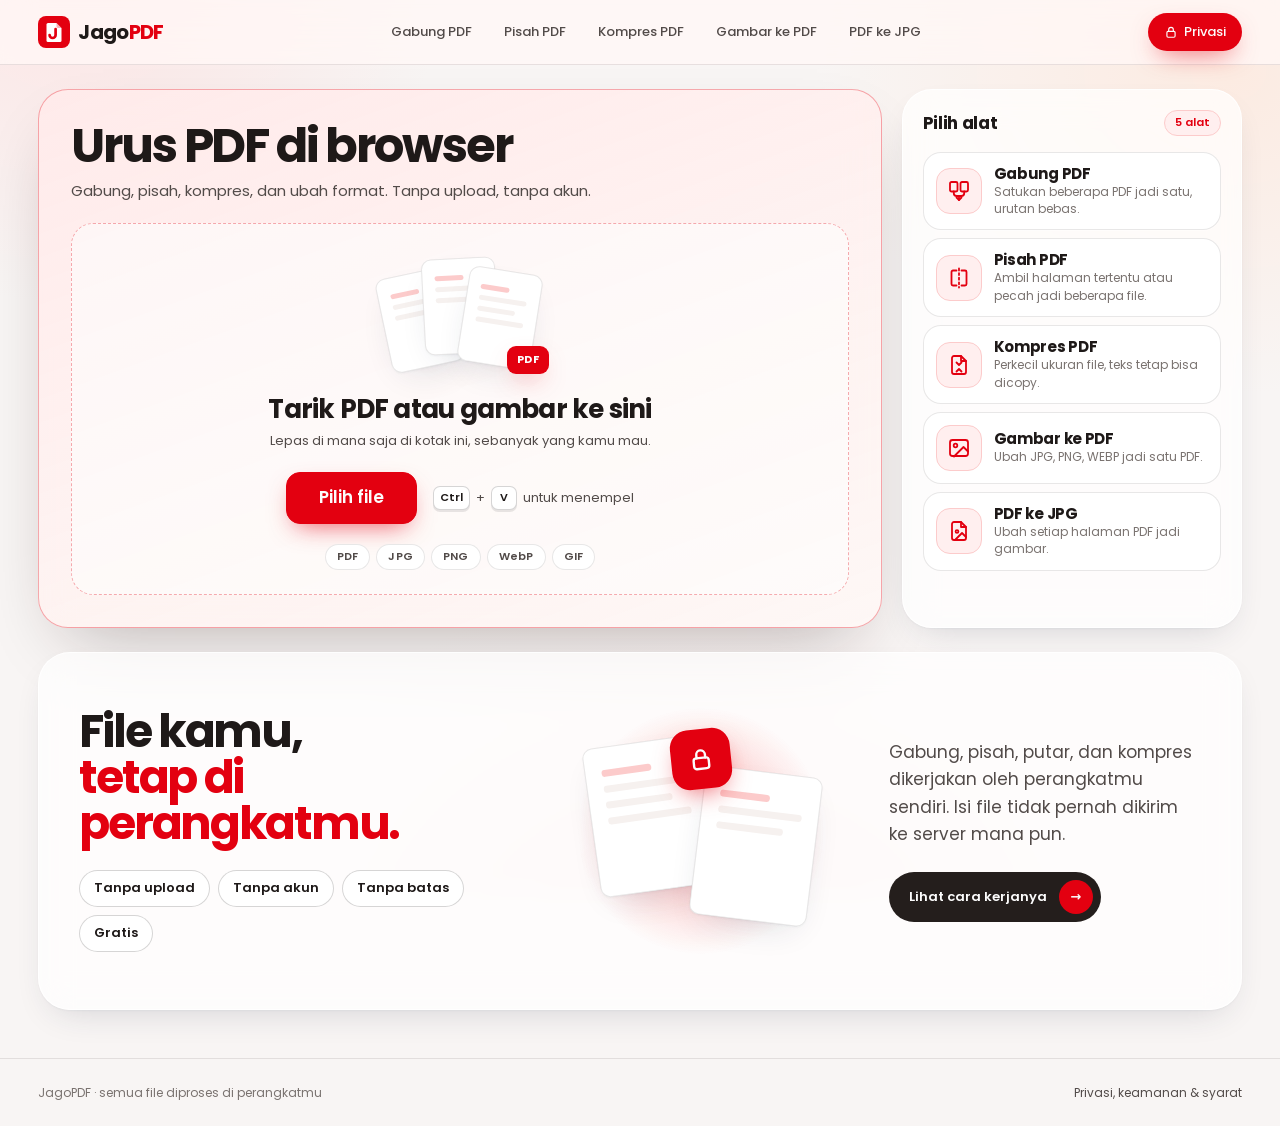
==== commit 6e2d0a61: "Perbaiki tombol kartu tertutup" ====
--- a/index.html
+++ b/index.html
@@ -14,31 +14,48 @@
 <script src="lib/pdf.worker.min.js"></script>
 <script src="lib/jszip.min.js"></script>
 <style>
-/* Hallmark · redesign · genre: modern-minimal · tone: minimalist utilitarian · theme: custom (vibe: "warm paper, one red, quiet, file-first")
- * paper oklch(98.4% 0.006 70) warm white · accent oklch(54% 0.185 25) brick red · type: Poppins (user-chosen), single family
- * axes: light / geometric-sans / warm · single accent, no per-tool rainbow, no mono labels
- * pre-emit critique: P4 H5 E4 S4 R5 V4
+/* Hallmark · redesign (study: dinorexpdf.com DNA — warm paper, pink cloud wash, glass cards, bright red with glow) · genre: modern-minimal
+ * paper #f7f5f4-ish · accent oklch(57.5% 0.235 28) bright red · type: Poppins (user-chosen), heavy display weight, tight tracking
+ * own copy, own illustrations; no italic headers
+ * pre-emit critique: P4 H5 E4 S4 R4 V4
  */
 :root{
-  --color-paper: oklch(98.4% 0.006 70);
+  --color-paper: oklch(97.2% 0.004 45);
   --color-panel: oklch(100% 0 0);
-  --color-sunk: oklch(96.3% 0.008 60);
-  --color-ink: oklch(23% 0.012 30);
-  --color-ink-2: oklch(44% 0.012 30);
-  --color-ink-3: oklch(60% 0.01 35);
-  --color-rule: oklch(92% 0.008 55);
-  --color-rule-strong: oklch(85% 0.01 45);
-  --color-accent: oklch(54% 0.185 25);
-  --color-accent-hover: oklch(48% 0.17 25);
+  --color-sunk: oklch(96.2% 0.006 40);
+  --color-ink: oklch(22% 0.008 40);
+  --color-ink-2: oklch(42% 0.01 40);
+  --color-ink-3: oklch(56% 0.01 40);
+  --color-rule: oklch(22% 0.008 40 / 0.1);
+  --color-rule-strong: oklch(22% 0.008 40 / 0.18);
+  --color-accent: oklch(57.5% 0.235 28);
+  --color-accent-hover: oklch(50% 0.205 28);
   --color-accent-ink: oklch(99% 0 0);
-  --color-accent-wash: oklch(96.2% 0.022 28);
+  --color-accent-wash: oklch(96.4% 0.018 18);
   --color-ok: oklch(48% 0.12 155);
   --color-ok-wash: oklch(95.5% 0.035 155);
   --color-warn: oklch(47% 0.1 75);
   --color-warn-wash: oklch(96.5% 0.04 85);
   --color-err: oklch(50% 0.19 27);
-  --color-scrim: oklch(98.4% 0.006 70 / 0.92);
+  --color-scrim: oklch(97.2% 0.004 45 / 0.7);
   --color-thumb-shadow: oklch(23% 0.012 30 / 0.07);
+  --color-glass: oklch(100% 0 0 / 0.72);
+  --color-glass-2: oklch(100% 0 0 / 0.5);
+  --color-glass-edge: oklch(100% 0 0 / 0.85);
+  --color-accent-soft: oklch(88.5% 0.055 18);
+  --color-accent-line: oklch(57.5% 0.235 28 / 0.32);
+  --color-tint-1: oklch(95.6% 0.026 18 / 0.92);
+  --color-tint-2: oklch(98.4% 0.008 40 / 0.78);
+  --color-cloud-1: oklch(91.5% 0.045 18 / 0.6);
+  --color-cloud-2: oklch(93.5% 0.04 50 / 0.55);
+  --color-cloud-3: oklch(92.5% 0.035 12 / 0.45);
+  --color-orb-1: oklch(78% 0.12 20 / 0.75);
+  --color-orb-2: oklch(90% 0.05 25 / 0);
+  --color-dark: oklch(24% 0.01 30);
+  --shadow-card: 0 1px 2px oklch(30% 0.04 270 / 0.04), 0 14px 36px -16px oklch(30% 0.05 270 / 0.2);
+  --shadow-lift: 0 30px 70px -30px oklch(20% 0.03 30 / 0.32);
+  --shadow-glow: 0 10px 26px -10px oklch(57.5% 0.235 28 / 0.7);
+  --blur: blur(16px) saturate(1.25);
 
 
   --font-sans: "Poppins", ui-sans-serif, system-ui, -apple-system, "Segoe UI", sans-serif;
@@ -50,7 +67,7 @@
   --space-1: 4px; --space-2: 8px; --space-3: 12px; --space-4: 16px; --space-5: 20px;
   --space-6: 24px; --space-8: 32px; --space-10: 40px; --space-12: 48px; --space-16: 64px;
 
-  --radius-sm: 4px; --radius: 6px; --radius-lg: 10px;
+  --radius-sm: 8px; --radius: 10px; --radius-lg: 22px;
   --rule: 1px solid var(--color-rule);
   --rule-strong: 1px solid var(--color-rule-strong);
 
@@ -334,8 +351,10 @@
 .legal ul,.legal ol{padding-left:20px;margin:var(--space-2) 0 var(--space-3)}
 .legal li{margin:6px 0}
 .legal b{color:var(--color-ink);font-weight:600}
-.legal .tldr{background:var(--color-panel);border:var(--rule);border-left:3px solid var(--color-accent);border-radius:0 var(--radius-lg) var(--radius-lg) 0;padding:var(--space-5) var(--space-6);margin-bottom:var(--space-4)}
-.legal .tldr li{color:var(--color-ink)}
+.legal .tldr{background:var(--color-accent);border:0;border-radius:var(--radius-lg);padding:var(--space-5) var(--space-6);margin-bottom:var(--space-4)}
+.legal .tldr h3,.legal .tldr li,.legal .tldr b{color:var(--color-accent-ink)}
+.legal .tldr li::marker{color:var(--color-accent-ink)}
+.legal .tldr a{color:var(--color-accent-ink);text-decoration:underline}
 .legal code{font-family:var(--font-mono);background:var(--color-sunk);border:var(--rule);border-radius:3px;padding:0 5px;font-size:var(--text-sm)}
 .legal a{color:var(--color-accent)}
 .legal .eff{font-family:var(--font-mono);color:var(--color-ink-3);font-size:var(--text-xs);margin-top:var(--space-5)}
@@ -357,6 +376,149 @@
   .grid{grid-template-columns:repeat(2,minmax(0,1fr))}
   .grid .tool-card:last-child:nth-child(odd){grid-column:span 2}
 }
+
+/* ======================================================================
+   SKIN · glass cards, pink cloud wash, red glow (overrides above)
+   ====================================================================== */
+body{background:
+  radial-gradient(42vw 40vw at 6% -6%, var(--color-cloud-1), transparent 70%),
+  radial-gradient(46vw 36vw at 96% 8%, var(--color-cloud-2), transparent 70%),
+  radial-gradient(56vw 44vw at 55% 108%, var(--color-cloud-3), transparent 70%),
+  var(--color-paper);background-attachment:fixed}
+header.top{background:var(--color-tint-2);-webkit-backdrop-filter:var(--blur);backdrop-filter:var(--blur);border-bottom:1px solid var(--color-rule)}
+header.top .wrap{height:64px}
+.logo .wm{font-size:1.25rem;font-weight:700;letter-spacing:-.035em}
+.logo .mark,.logo .mark svg{width:32px;height:32px}
+nav.tools-nav{justify-content:center;gap:4px}
+nav.tools-nav a{padding:8px 14px;border-radius:12px}
+nav.tools-nav a.on,nav.tools-nav a.on:hover{box-shadow:var(--shadow-glow)}
+.top-priv{padding:9px 16px;border-radius:999px;box-shadow:var(--shadow-glow)}
+
+.panel,.drop,.tool-card,.legal .panel,.ov-box,.tools-side,.statement{background:var(--color-glass);-webkit-backdrop-filter:var(--blur);backdrop-filter:var(--blur);border:1px solid var(--color-glass-edge);box-shadow:var(--shadow-card)}
+.panel,.legal .panel{border-radius:24px}
+.drop{border-radius:28px;padding:var(--space-4)}
+.drop-in{border:1.5px dashed var(--color-accent-line);border-radius:20px;background:var(--color-glass-2);padding:var(--space-12) var(--space-6)}
+.drop.over .drop-in{border-style:solid;border-color:var(--color-accent);background:var(--color-accent-wash)}
+.drop.over{background:var(--color-glass)}
+
+/* buttons */
+.big,.go,.btn-primary{border-radius:14px;font-weight:600;box-shadow:var(--shadow-glow)}
+.big{height:52px;padding:0 var(--space-8)}
+.go{height:52px}
+.go:disabled{box-shadow:none}
+.big:active,.go:active:not(:disabled){transform:translateY(1px)}
+.btn,.ghost{border-radius:12px;background:var(--color-panel);border-color:var(--color-rule-strong);box-shadow:0 1px 2px var(--color-thumb-shadow)}
+.btn.btn-primary{background:var(--color-accent);border-color:var(--color-accent);color:var(--color-accent-ink);box-shadow:var(--shadow-glow)}
+.btn.btn-primary:hover{background:var(--color-accent-hover);border-color:var(--color-accent-hover)}
+.ghost{height:38px}
+.seg{border-radius:16px}
+.seg.cols2,.seg.cols3{border-radius:14px}
+.seg.cols2 button,.seg.cols3 button{border-radius:11px}
+.field{border-radius:12px}
+.paste{display:inline-flex;align-items:center;gap:6px;font-size:var(--text-sm);color:var(--color-ink-2);white-space:nowrap}
+kbd{font:inherit;font-size:11px;font-weight:600;min-width:26px;height:24px;padding:0 6px;display:inline-grid;place-items:center;border-radius:7px;background:var(--color-panel);border:1px solid var(--color-rule-strong);box-shadow:0 2px 0 var(--color-rule);color:var(--color-ink)}
+
+/* headings */
+.view-head h2{font-size:clamp(1.75rem,1.3rem + 1.4vw,2.375rem);font-weight:700;letter-spacing:-.035em;line-height:1.08}
+.view-head .ic{width:56px;height:56px;border-radius:16px}
+.ic{background:var(--color-accent-wash);border:1px solid var(--color-accent-soft)}
+.panel h4{font-size:var(--text-md);font-weight:700;letter-spacing:-.02em}
+
+/* tiles */
+.fitem,.pg{background:var(--color-glass-2);border-color:var(--color-rule);border-radius:16px}
+.pg.sel{background:var(--color-accent-wash)}
+.rrow{border-radius:14px;background:var(--color-panel)}
+
+/* overlay */
+.overlay{-webkit-backdrop-filter:blur(6px);backdrop-filter:blur(6px)}
+.ov-box{border-radius:28px;box-shadow:var(--shadow-lift);background:var(--color-panel)}
+.bar i{background:var(--color-accent);box-shadow:var(--shadow-glow)}
+
+/* ---------- HOME ---------- */
+#v-home{padding-top:var(--space-6)}
+.home-top{display:grid;grid-template-columns:minmax(0,1fr) 340px;gap:var(--space-5);align-items:stretch}
+.intake{position:relative;border-radius:30px;border:1px solid var(--color-accent-line);background:linear-gradient(160deg,var(--color-tint-1),var(--color-tint-2));box-shadow:var(--shadow-lift);padding:var(--space-8);-webkit-backdrop-filter:var(--blur);backdrop-filter:var(--blur)}
+.intake-zone{padding:0;align-items:stretch;text-align:left;gap:var(--space-5)}
+.intake h1{font-size:clamp(2rem,1.3rem + 2.4vw,3rem);font-weight:700;letter-spacing:-.045em;line-height:1.02;max-width:none;margin:0}
+.intake .lede{margin:var(--space-2) 0 0;max-width:none;font-size:var(--text-base)}
+.dz{display:flex;flex-direction:column;align-items:center;text-align:center;gap:var(--space-3);border:1.5px dashed var(--color-accent-line);border-radius:22px;background:var(--color-glass-2);padding:var(--space-8) var(--space-5) var(--space-6);transition:background var(--dur) var(--ease-out),border-color var(--dur) var(--ease-out)}
+.intake.over{background:linear-gradient(160deg,var(--color-tint-1),var(--color-tint-2));border-color:var(--color-accent)}
+.intake.over .dz{border-style:solid;border-color:var(--color-accent);background:var(--color-accent-wash)}
+.dz-t{font-size:clamp(1.25rem,1rem + .8vw,1.625rem);font-weight:700;letter-spacing:-.03em}
+.dz-s{margin:-6px 0 var(--space-2);color:var(--color-ink-2);font-size:var(--text-sm)}
+.intake-act{flex-direction:row;flex-wrap:wrap;justify-content:center;gap:var(--space-4)}
+.types{display:flex;flex-wrap:wrap;justify-content:center;gap:6px;margin-top:var(--space-2)}
+.types span{font-size:11px;font-weight:600;letter-spacing:.02em;color:var(--color-ink-2);padding:3px 11px;border-radius:999px;background:var(--color-panel);border:1px solid var(--color-rule)}
+.intake.has-files .intake-zone{display:none}
+.intake-result{padding:0}
+
+/* paper illustration (own) */
+.dz-art{position:relative;width:170px;height:118px;margin-bottom:var(--space-2)}
+.pp{position:absolute;display:flex;flex-direction:column;gap:6px;padding:16px 12px;width:74px;height:96px;border-radius:10px;background:var(--color-panel);border:1px solid var(--color-rule);box-shadow:var(--shadow-card)}
+.pp b{display:block;height:5px;border-radius:3px;background:var(--color-sunk)}
+.pp b:first-child{width:60%;background:var(--color-accent-soft)}
+.pp b:nth-child(3){width:80%}
+.p1{left:8px;top:16px;transform:rotate(-12deg)}
+.p2{left:48px;top:2px;transform:rotate(-3deg);z-index:1}
+.p3{left:88px;top:14px;transform:rotate(9deg);z-index:2}
+.pdfchip{position:absolute;right:-4px;bottom:0;z-index:3;font-style:normal;font-size:11px;font-weight:700;letter-spacing:.04em;color:var(--color-accent-ink);background:var(--color-accent);padding:5px 10px;border-radius:9px;box-shadow:var(--shadow-glow)}
+
+/* tools side */
+.tools-side{border-radius:30px;padding:var(--space-5)}
+.ts-head{display:flex;justify-content:space-between;align-items:center;gap:var(--space-3);margin:0 0 var(--space-4)}
+.ts-head h2{font-size:var(--text-md);font-weight:700;letter-spacing:-.02em}
+.pill{font-size:11px;font-weight:600;color:var(--color-accent);background:var(--color-accent-wash);border:1px solid var(--color-accent-soft);padding:3px 10px;border-radius:999px;white-space:nowrap}
+.tools-side .grid{grid-template-columns:minmax(0,1fr)!important;gap:var(--space-2)}
+.tools-side .tool-card{display:grid;grid-template-columns:auto minmax(0,1fr);column-gap:var(--space-3);row-gap:0;align-items:center;padding:12px;border-radius:18px;background:var(--color-panel);box-shadow:none;border:1px solid var(--color-rule);transition:border-color var(--dur-fast) var(--ease-out),transform var(--dur-fast) var(--ease-out),box-shadow var(--dur-fast) var(--ease-out)}
+.tools-side .tool-card:hover{border-color:var(--color-accent-line);box-shadow:var(--shadow-card);transform:translateY(-1px)}
+.tools-side .tool-card .ic{grid-row:span 2;margin:0;width:46px;height:46px;border-radius:14px}
+.tools-side .tool-card h3{font-size:var(--text-base);font-weight:700;letter-spacing:-.02em;align-self:end}
+.tools-side .tool-card p{display:-webkit-box!important;-webkit-line-clamp:2;-webkit-box-orient:vertical;overflow:hidden;font-size:var(--text-xs);line-height:1.45;color:var(--color-ink-3);align-self:start}
+
+/* statement band */
+.statement{position:relative;overflow:hidden;margin-top:var(--space-6);border-radius:32px;padding:var(--space-12) var(--space-10);display:grid;grid-template-columns:minmax(0,1.25fr) minmax(0,.9fr) minmax(0,.9fr);gap:var(--space-8);align-items:center}
+.st-copy h2{font-size:clamp(2rem,1.1rem + 2.2vw,3.25rem);font-weight:700;letter-spacing:-.05em;line-height:1;overflow-wrap:normal;hyphens:none}
+.st-copy h2 span{color:var(--color-accent)}
+.chips{display:flex;flex-wrap:wrap;gap:8px;margin-top:var(--space-6)}
+.chips span{font-size:var(--text-sm);font-weight:600;padding:7px 14px;border-radius:999px;border:1px solid var(--color-rule-strong);background:var(--color-panel)}
+.st-art{position:relative;height:260px}
+.st-art .orb{position:absolute;left:50%;top:50%;width:250px;height:250px;transform:translate(-50%,-50%);border-radius:50%;background:radial-gradient(circle,var(--color-orb-1) 0%,var(--color-orb-2) 70%)}
+.st-art .pp{width:118px;height:150px;padding:22px 16px;gap:9px}
+.st-art .pp b{height:7px}
+.q1{left:calc(50% - 110px);top:40px;transform:rotate(-8deg)}
+.q2{left:calc(50% - 4px);top:70px;transform:rotate(7deg);z-index:1}
+.lockbadge{position:absolute;left:calc(50% - 30px);top:28px;z-index:2;width:60px;height:60px;border-radius:18px;display:grid;place-items:center;color:var(--color-accent-ink);background:var(--color-accent);box-shadow:var(--shadow-glow);transform:rotate(-6deg)}
+.st-side p{margin:0 0 var(--space-6);color:var(--color-ink-2);font-size:var(--text-md);line-height:1.6;text-wrap:pretty}
+.darkpill{display:inline-flex;align-items:center;gap:var(--space-3);padding:8px 8px 8px 20px;border-radius:999px;background:var(--color-dark);color:var(--color-accent-ink);text-decoration:none;font-weight:600;font-size:var(--text-sm);box-shadow:var(--shadow-lift);white-space:nowrap}
+.darkpill i{font-style:normal;width:34px;height:34px;border-radius:50%;display:grid;place-items:center;background:var(--color-accent);transition:transform var(--dur-fast) var(--ease-out)}
+.darkpill:hover i{transform:translateX(3px)}
+
+@media (max-width:1100px){
+  .statement{grid-template-columns:minmax(0,1fr) minmax(0,1fr);padding:var(--space-10) var(--space-8)}
+  .st-side{grid-column:1 / -1}
+}
+@media (max-width:900px){
+  .home-top{grid-template-columns:minmax(0,1fr)}
+  .tools-side .grid{grid-template-columns:repeat(2,minmax(0,1fr))!important}
+  .tools-side .tool-card:last-child:nth-child(odd){grid-column:span 2}
+}
+@media (max-width:720px){
+  .intake{padding:var(--space-5);border-radius:24px}
+  .dz{padding:var(--space-6) var(--space-4) var(--space-5)}
+  .paste{display:none}
+  .drop{padding:var(--space-3);border-radius:22px}
+  .drop-in{padding:var(--space-8) var(--space-4)}
+  .tools-side{padding:var(--space-4);border-radius:24px}
+  .tools-side .tool-card{grid-template-columns:minmax(0,1fr);padding:var(--space-4);row-gap:var(--space-3)}
+  .tools-side .tool-card .ic{grid-row:auto}
+  .tools-side .tool-card p{display:none!important}
+  .statement{grid-template-columns:minmax(0,1fr);padding:var(--space-8) var(--space-5);gap:var(--space-5);border-radius:24px}
+  .st-art{height:210px}
+  .st-art .orb{width:200px;height:200px}
+}
+@media (max-width:560px){
+  .tools-side .tool-card{padding:var(--space-4)}
+}
 @media (prefers-reduced-motion:reduce){ *,*::before,*::after{transition-duration:1ms!important;animation:none!important} }
 </style>
 </head>
@@ -374,25 +536,53 @@
 
   <!-- HOME -->
   <section class="view on" id="v-home">
-    <div class="intake" data-drop="home" id="intake">
-      <div class="intake-zone">
-        <div>
-          <h1>Taruh PDF atau gambar di sini.</h1>
-          <p class="lede"><span class="nosrv-only">Gabung, pisah, kompres, dan ubah format.</span><span class="srv-only">Gabung, pisah, kompres, ubah format, dan Word/Excel ke PDF.</span> File diproses di perangkatmu, tidak di-upload ke mana pun.</p>
-        </div>
-        <div class="intake-act">
-          <button class="big" data-pick="home"><svg width="18" height="18" viewBox="0 0 24 24" fill="none" stroke="currentColor" stroke-width="2.2" stroke-linecap="round" stroke-linejoin="round"><path d="M12 16V4M7 9l5-5 5 5"/><path d="M4 16v3a1 1 0 0 0 1 1h14a1 1 0 0 0 1-1v-3"/></svg>Pilih file</button>
-          <span class="formats">atau seret file ke kotak ini</span>
-        </div>
-      </div>
-      <div class="intake-result" id="intake-result" aria-live="polite"></div>
-      <input type="file" id="in-home" accept="application/pdf,.pdf,image/jpeg,image/png,image/webp,image/gif,image/bmp" multiple>
+    <div class="home-top">
+      <div class="intake" data-drop="home" id="intake">
+        <div class="intake-zone">
+          <div class="ih">
+            <h1>Urus PDF di browser</h1>
+            <p class="lede"><span class="nosrv-only">Gabung, pisah, kompres, dan ubah format.</span><span class="srv-only">Gabung, pisah, kompres, ubah format, dan Word/Excel ke PDF.</span> Tanpa upload, tanpa akun.</p>
+          </div>
+          <div class="dz">
+            <div class="dz-art" aria-hidden="true">
+              <i class="pp p1"><b></b><b></b><b></b></i><i class="pp p2"><b></b><b></b><b></b></i><i class="pp p3"><b></b><b></b><b></b><b></b></i>
+              <i class="pdfchip">PDF</i>
+            </div>
+            <h2 class="dz-t">Tarik PDF atau gambar ke sini</h2>
+            <p class="dz-s">Lepas di mana saja di kotak ini, sebanyak yang kamu mau.</p>
+            <div class="intake-act">
+              <button class="big" data-pick="home">Pilih file</button>
+              <span class="paste"><kbd class="kmod">Ctrl</kbd> + <kbd>V</kbd> untuk menempel</span>
+            </div>
+            <div class="types" aria-label="Format yang didukung"><span>PDF</span><span>JPG</span><span>PNG</span><span>WebP</span><span>GIF</span></div>
+          </div>
+        </div>
+        <div class="intake-result" id="intake-result" aria-live="polite"></div>
+        <input type="file" id="in-home" accept="application/pdf,.pdf,image/jpeg,image/png,image/webp,image/gif,image/bmp" multiple>
+      </div>
+
+      <aside class="tools-side">
+        <div class="ts-head"><h2>Pilih alat</h2><span class="pill" id="tool-count"></span></div>
+        <div class="grid" id="toolgrid"></div>
+      </aside>
     </div>
 
-    <div class="sec-head"><h2>Atau pilih alatnya</h2></div>
-    <div class="grid" id="toolgrid"></div>
-
-    <p class="assure"><svg width="15" height="15" viewBox="0 0 24 24" fill="none" stroke="currentColor" stroke-width="2"><rect x="5" y="11" width="14" height="10" rx="2"/><path d="M8 11V8a4 4 0 0 1 8 0v3"/></svg><span>File diproses di perangkatmu, tidak di-upload. Tanpa akun, tanpa batas.</span> <a href="#privasi">Selengkapnya</a></p>
+    <div class="statement">
+      <div class="st-copy">
+        <h2>File kamu,<br><span>tetap di perangkatmu.</span></h2>
+        <div class="chips"><span>Tanpa upload</span><span>Tanpa akun</span><span>Tanpa batas</span><span>Gratis</span></div>
+      </div>
+      <div class="st-art" aria-hidden="true">
+        <i class="orb"></i>
+        <i class="pp q1"><b></b><b></b><b></b><b></b></i>
+        <i class="pp q2"><b></b><b></b><b></b></i>
+        <i class="lockbadge"><svg width="26" height="26" viewBox="0 0 24 24" fill="none" stroke="currentColor" stroke-width="2.2" stroke-linecap="round"><rect x="5" y="11" width="14" height="10" rx="2.5"/><path d="M8 11V8a4 4 0 0 1 8 0v3"/></svg></i>
+      </div>
+      <div class="st-side">
+        <p>Gabung, pisah, putar, dan kompres dikerjakan oleh perangkatmu sendiri. Isi file tidak pernah dikirim ke server mana pun.</p>
+        <a class="darkpill" href="#privasi"><span>Lihat cara kerjanya</span><i>→</i></a>
+      </div>
+    </div>
   </section>
 
   <!-- GABUNG -->
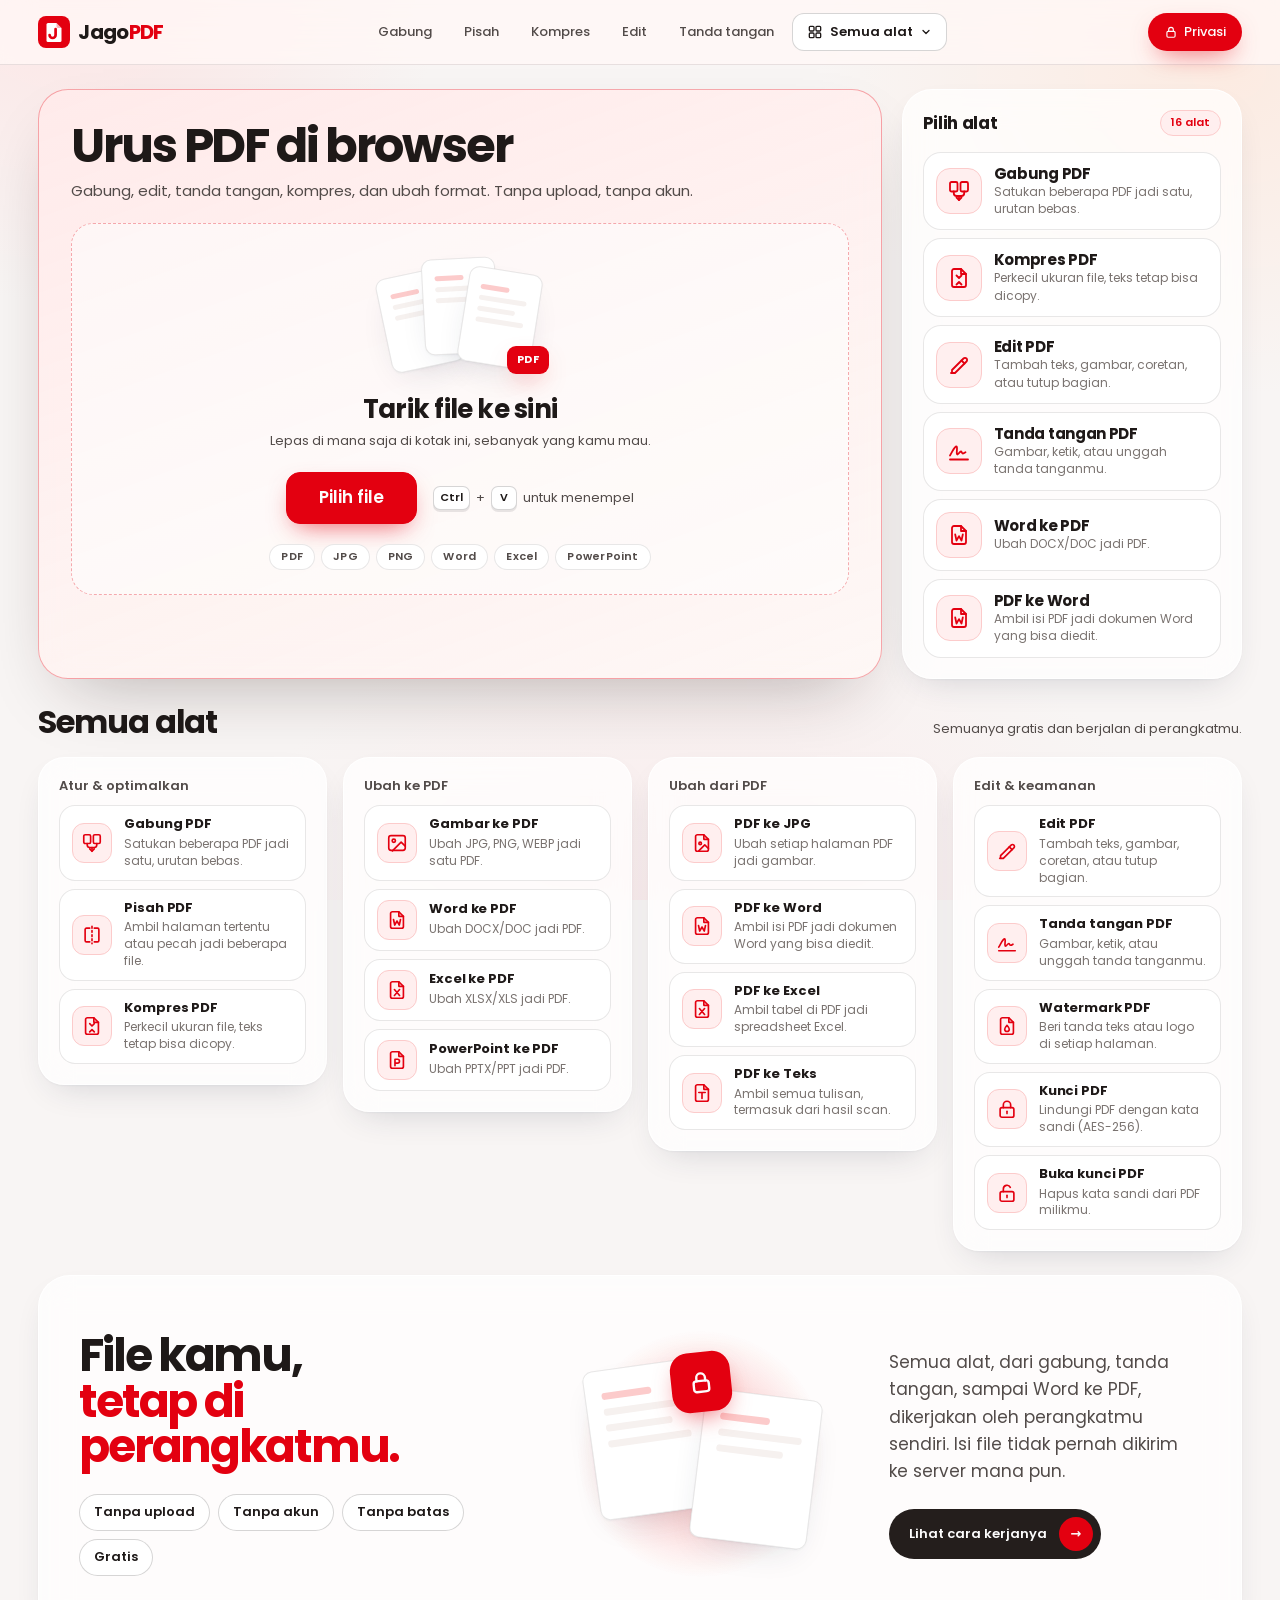
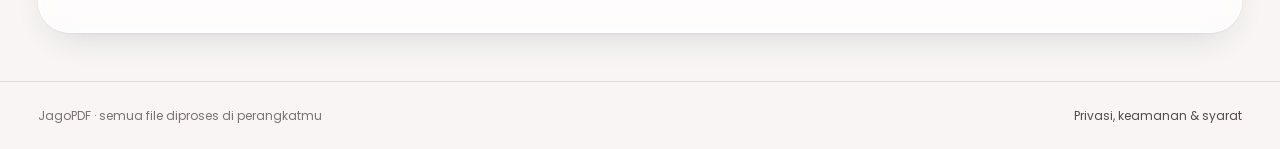
==== commit fac44109: "11 alat baru: kunci, watermark, OCR, Word/Excel, edit & tanda tangan" ====
--- a/index.html
+++ b/index.html
@@ -6,7 +6,7 @@
 <meta name="referrer" content="no-referrer">
 <meta name="viewport" content="width=device-width, initial-scale=1">
 <title>JagoPDF — Alat PDF Gratis di Browser</title>
-<meta name="description" content="JagoPDF: gabung, pisah, putar, kompres PDF, dan ubah gambar ke PDF gratis. File diproses di perangkatmu, tidak di-upload ke server.">
+<meta name="description" content="JagoPDF: gabung, pisah, kompres, edit, tanda tangan, kunci PDF, serta ubah Word, Excel, dan PowerPoint ke PDF. Gratis, file diproses di perangkatmu.">
 <link rel="icon" href="data:image/svg+xml,%3Csvg xmlns="http://www.w3.org/2000/svg" viewBox="0 0 32 32"%3E%3Crect width="32" height="32" rx="8" fill="%23c53a2f"/%3E%3Cpath d="M10 7h8.5l5 5v12.5a1.5 1.5 0 0 1-1.5 1.5H10a1.5 1.5 0 0 1-1.5-1.5v-16A1.5 1.5 0 0 1 10 7z" fill="%23fff"/%3E%3Cpath d="M18.5 7v3.5a1.5 1.5 0 0 0 1.5 1.5h3.5z" fill="%23c53a2f" opacity=".3"/%3E%3Cpath d="M17.6 13v6a3 3 0 0 1-6 0" fill="none" stroke="%23c53a2f" stroke-width="2.7" stroke-linecap="round"/%3E%3C/svg%3E">
 <link rel="stylesheet" href="lib/fonts.css">
 <script src="lib/pdf-lib.min.js"></script>
@@ -340,11 +340,10 @@
 .toast.on{opacity:1;transform:translateX(-50%)}
 
 /* ---------- legal ---------- */
-.legal{columns:2;column-gap:var(--space-4)}
-.legal > *{break-inside:avoid}
-.legal .tldr,.legal .eff{column-span:all}
-@media (max-width:860px){ .legal{columns:1} }
-.legal .panel{padding:var(--space-6);margin:0 0 var(--space-4);display:inline-block;width:100%}
+.lgrid{display:grid;grid-template-columns:repeat(2,minmax(0,1fr));gap:var(--space-4);align-items:start}
+.lcol{display:flex;flex-direction:column;gap:var(--space-4);min-width:0}
+@media (max-width:860px){ .lgrid{grid-template-columns:minmax(0,1fr)} }
+.legal .panel{padding:var(--space-6) var(--space-8);margin:0}
 .legal h3{font-size:var(--text-md);font-weight:600;margin-bottom:var(--space-3)}
 .legal p,.legal li{color:var(--color-ink-2);font-size:var(--text-base);line-height:1.65}
 .legal p{margin:0 0 var(--space-3)}
@@ -519,6 +518,199 @@
 @media (max-width:560px){
   .tools-side .tool-card{padding:var(--space-4)}
 }
+
+/* ======================================================================
+   NAV · menu semua alat
+   ====================================================================== */
+.navwrap{flex:1;min-width:0;display:flex;align-items:center;justify-content:center;gap:4px}
+.navwrap nav.tools-nav{flex:0 1 auto}
+.mega-btn{display:inline-flex;align-items:center;gap:7px;height:38px;padding:0 14px;border-radius:12px;border:1px solid var(--color-rule-strong);background:var(--color-panel);color:var(--color-ink);font:inherit;font-size:var(--text-sm);font-weight:600;white-space:nowrap;cursor:pointer;transition:border-color var(--dur-fast) var(--ease-out),background var(--dur-fast) var(--ease-out)}
+.mega-btn:hover{border-color:var(--color-accent-line)}
+.mega-btn .chev{transition:transform var(--dur-fast) var(--ease-out)}
+.mega-btn[aria-expanded=true] .chev{transform:rotate(180deg)}
+.mega-btn.on{color:var(--color-accent);border-color:var(--color-accent-line);background:var(--color-accent-wash)}
+.mega{position:absolute;left:0;right:0;top:100%;padding:var(--space-3) 0 var(--space-5);display:none}
+.mega.on{display:block}
+header.top .mega .wrap{height:auto;display:block}
+.mega-body{display:grid;grid-template-columns:repeat(4,minmax(0,1fr));gap:var(--space-2) var(--space-6);padding:var(--space-6);border-radius:24px;background:var(--color-panel);border:1px solid var(--color-glass-edge);box-shadow:var(--shadow-lift)}
+.mg h4{font-size:var(--text-xs);font-weight:600;color:var(--color-ink-3);text-transform:none;letter-spacing:0;margin:0 0 6px;padding-left:8px}
+.mg{margin-bottom:var(--space-3)}
+.mg a{display:flex;align-items:center;gap:10px;padding:7px 8px;border-radius:12px;color:var(--color-ink);text-decoration:none;font-size:var(--text-sm);font-weight:500;transition:background var(--dur-fast) var(--ease-out)}
+.mg a:hover{background:var(--color-sunk)}
+.mg a.on{background:var(--color-accent-wash);color:var(--color-accent)}
+.mi{width:30px;height:30px;border-radius:9px;display:grid;place-items:center;flex:none;color:var(--color-accent);background:var(--color-accent-wash)}
+.mi svg{width:18px;height:18px}
+header.top{position:sticky}
+@media (max-width:1180px){ .navwrap nav.tools-nav a:nth-child(n+4){display:none} }
+@media (max-width:900px){
+  .navwrap{justify-content:flex-end}
+  .navwrap nav.tools-nav{display:none}
+  .mega-body{grid-template-columns:repeat(2,minmax(0,1fr));padding:var(--space-4);max-height:calc(100dvh - 90px);overflow:auto}
+}
+@media (max-width:560px){
+  .mega-btn span{display:none}
+  .mega-btn{padding:0 10px}
+  .mega-body{grid-template-columns:minmax(0,1fr);gap:0}
+}
+
+/* home: semua alat */
+.all-tools{margin-top:var(--space-6)}
+.at-head{display:flex;align-items:baseline;justify-content:space-between;gap:var(--space-4);flex-wrap:wrap;margin:0 0 var(--space-4)}
+.at-head h2{font-size:clamp(1.5rem,1.2rem + 1vw,2rem);font-weight:700;letter-spacing:-.035em}
+.at-head p{margin:0;color:var(--color-ink-2);font-size:var(--text-sm)}
+.groups{display:grid;grid-template-columns:repeat(4,minmax(0,1fr));gap:var(--space-4);align-items:start}
+.grp{border-radius:26px;padding:var(--space-5);background:var(--color-glass);-webkit-backdrop-filter:var(--blur);backdrop-filter:var(--blur);border:1px solid var(--color-glass-edge);box-shadow:var(--shadow-card)}
+.grp h3{font-size:var(--text-sm);font-weight:600;color:var(--color-ink-2);margin:0 0 var(--space-3)}
+.grp-list{display:grid;gap:var(--space-2)}
+.grp .tool-card{display:grid;grid-template-columns:auto minmax(0,1fr);column-gap:var(--space-3);align-items:center;padding:10px 12px;border-radius:16px;background:var(--color-panel);border:1px solid var(--color-rule);box-shadow:none;transition:border-color var(--dur-fast) var(--ease-out),transform var(--dur-fast) var(--ease-out),box-shadow var(--dur-fast) var(--ease-out)}
+.grp .tool-card:hover{border-color:var(--color-accent-line);box-shadow:var(--shadow-card);transform:translateY(-1px)}
+.grp .tool-card .ic{grid-row:span 2;margin:0;width:40px;height:40px;border-radius:12px}
+.grp .tool-card .ic svg{width:22px;height:22px}
+.grp .tool-card h3{font-size:var(--text-sm);font-weight:700;letter-spacing:-.01em;margin:0;color:var(--color-ink);align-self:end}
+.grp .tool-card p{display:block!important;margin:0;font-size:var(--text-xs);color:var(--color-ink-3);line-height:1.4;align-self:start}
+@media (max-width:1100px){ .groups{grid-template-columns:repeat(2,minmax(0,1fr))} }
+@media (max-width:640px){ .groups{grid-template-columns:minmax(0,1fr)} .grp{padding:var(--space-4);border-radius:22px} }
+
+/* ======================================================================
+   kontrol bersama alat baru
+   ====================================================================== */
+.pw{position:relative}
+.pw .field{padding-right:44px}
+.eye{position:absolute;right:4px;top:50%;transform:translateY(-50%);width:36px;height:34px;border:0;background:transparent;border-radius:10px;color:var(--color-ink-3);display:grid;place-items:center;padding:0;cursor:pointer}
+.eye:hover{color:var(--color-ink);background:var(--color-sunk)}
+.eye.on{color:var(--color-accent)}
+.chk{display:flex;align-items:flex-start;gap:10px;font-size:var(--text-sm);color:var(--color-ink);padding:6px 0;cursor:pointer;line-height:1.4}
+.chk input{appearance:none;-webkit-appearance:none;flex:none;width:18px;height:18px;margin:1px 0 0;border-radius:6px;border:1.5px solid var(--color-rule-strong);background:var(--color-panel);display:grid;place-items:center;cursor:pointer;transition:background var(--dur-fast) var(--ease-out),border-color var(--dur-fast) var(--ease-out)}
+.chk input::after{content:"";width:9px;height:5px;border:2px solid var(--color-accent-ink);border-top:0;border-right:0;transform:rotate(-45deg) translate(1px,-1px);opacity:0}
+.chk input:checked{background:var(--color-accent);border-color:var(--color-accent)}
+.chk input:checked::after{opacity:1}
+.chk input:focus-visible{outline:2px solid var(--color-accent);outline-offset:2px}
+.wide{width:100%;margin-top:var(--space-2)}
+.val{font-weight:500;color:var(--color-ink-3);margin-left:4px}
+input[type=range]{width:100%;accent-color:var(--color-accent);height:24px;cursor:pointer}
+.row-acts{display:flex;gap:var(--space-2);flex-wrap:wrap}
+.swatches{display:flex;gap:8px;margin-top:var(--space-3);flex-wrap:wrap}
+.swatches button{width:28px;height:28px;border-radius:50%;border:2px solid var(--color-panel);box-shadow:0 0 0 1px var(--color-rule-strong);padding:0;cursor:pointer;background:var(--sw)}
+.swatches button.on{box-shadow:0 0 0 2px var(--color-accent)}
+.posgrid{display:grid;grid-template-columns:repeat(3,40px);grid-template-rows:repeat(3,30px);gap:4px;padding:6px;border-radius:12px;background:var(--color-sunk);width:max-content;margin-bottom:var(--space-2)}
+.posgrid button{border:1px solid var(--color-rule-strong);border-radius:7px;background:var(--color-panel);padding:0;cursor:pointer}
+.posgrid button.on{background:var(--color-accent);border-color:var(--color-accent)}
+.posgrid.off{opacity:.4;pointer-events:none}
+.lockstate{display:flex;gap:var(--space-4);align-items:center;padding:var(--space-5);border-radius:18px;background:var(--color-sunk)}
+.lockstate .ic{width:52px;height:52px;border-radius:16px}
+.lockstate h5{margin:0 0 2px;font-size:var(--text-base);font-weight:700}
+.lockstate p{margin:0;font-size:var(--text-sm);color:var(--color-ink-2)}
+.wm-stage{display:grid;place-items:center;padding:var(--space-4);border-radius:18px;background:var(--color-sunk);min-height:320px}
+.wm-prev{position:relative;line-height:0;box-shadow:var(--shadow-card);background:#fff}
+.wm-prev canvas{display:block;max-width:100%;height:auto}
+.wm-prev canvas:first-child{max-height:min(70vh,720px);width:auto}
+.wm-prev canvas+canvas{position:absolute;inset:0;width:100%;height:100%}
+.pager{display:flex;align-items:center;justify-content:center;gap:var(--space-3);margin-top:var(--space-3);font-size:var(--text-sm);color:var(--color-ink-2)}
+.pager .ghost{width:38px;padding:0;font-size:18px}
+.txt-out{width:100%;min-height:460px;resize:vertical;border:var(--rule-strong);border-radius:16px;padding:var(--space-4);font:inherit;font-size:var(--text-sm);line-height:1.6;background:var(--color-panel);color:var(--color-ink)}
+.txt-out:focus{outline:none;border-color:var(--color-accent);box-shadow:0 0 0 3px var(--color-accent-wash)}
+.o2p-prev{max-height:640px;overflow:auto;border-radius:16px;background:var(--color-sunk);padding:var(--space-4)}
+.o2p-prev .docx-wrapper{background:transparent!important;padding:0!important}
+.o2p-prev .docx-wrapper>section.docx{box-shadow:var(--shadow-card)!important;margin-bottom:var(--space-4)!important}
+.o2p-prev .xsheet{background:#fff;padding:24px;border-radius:6px;box-shadow:var(--shadow-card);margin-bottom:var(--space-4);overflow:auto}
+.o2p-prev .ofile{display:flex;align-items:center;gap:var(--space-4);padding:var(--space-5);border-radius:14px;background:var(--color-panel)}
+.xsheet h5,.xprint h5{font-size:13px;font-weight:600;margin:0 0 10px;color:#444}
+.xsheet table,.xprint table{border-collapse:collapse;font-family:Calibri,Carlito,Arial,sans-serif;font-size:11pt;color:#000}
+.xsheet td,.xprint td{padding:2px 5px;vertical-align:bottom;white-space:nowrap;overflow:hidden}
+.seg button:disabled{opacity:.45;cursor:not-allowed}
+
+/* ======================================================================
+   EDITOR (Edit PDF & tanda tangan)
+   ====================================================================== */
+.work.ed.on{display:block}
+.ed-bar{position:sticky;top:72px;z-index:20;display:flex;align-items:center;gap:var(--space-3);flex-wrap:wrap;padding:8px;border-radius:20px;background:var(--color-panel);border:1px solid var(--color-glass-edge);box-shadow:var(--shadow-card);margin-bottom:var(--space-3)}
+.ed-tools{display:flex;gap:2px;flex-wrap:wrap}
+.ed-tools button{display:inline-flex;align-items:center;gap:6px;height:40px;padding:0 12px;border:0;border-radius:12px;background:transparent;color:var(--color-ink-2);font:inherit;font-size:var(--text-sm);font-weight:500;cursor:pointer;white-space:nowrap}
+.ed-tools button:hover{background:var(--color-sunk);color:var(--color-ink)}
+.ed-tools button.on{background:var(--color-accent);color:var(--color-accent-ink);box-shadow:var(--shadow-glow)}
+.ed-props{display:flex;align-items:center;gap:8px;flex-wrap:wrap;min-height:40px;padding-left:var(--space-3);border-left:var(--rule)}
+.ed-props:empty{display:none}
+.ed-props select,.ed-props .num{height:34px;border:var(--rule-strong);border-radius:10px;background:var(--color-panel);font:inherit;font-size:var(--text-sm);padding:0 8px;color:var(--color-ink)}
+.ed-props .num{width:62px}
+.ed-props .swatches{margin:0}
+.ed-props .swatches button{width:24px;height:24px}
+.ed-props .tb{height:34px;min-width:34px;border:var(--rule-strong);border-radius:10px;background:var(--color-panel);font:inherit;font-weight:700;cursor:pointer;padding:0 8px}
+.ed-props .tb.on{background:var(--color-accent-wash);border-color:var(--color-accent);color:var(--color-accent)}
+.ed-props .del{color:var(--color-err)}
+.ed-right{margin-left:auto;display:flex;gap:var(--space-2);align-items:center}
+.ed-right .go{height:42px;width:auto;padding:0 var(--space-6);margin:0}
+.ed-right .ghost{display:inline-flex;align-items:center;gap:6px}
+.ed-hint{font-size:var(--text-sm);color:var(--color-ink-2);text-align:center;margin:0 0 var(--space-3);min-height:1.4em}
+.ed-pages{display:flex;flex-direction:column;align-items:center;gap:var(--space-5);padding:var(--space-4) 0 var(--space-12)}
+.epage{position:relative;width:min(100%,var(--pw,820px));background:#fff;box-shadow:var(--shadow-lift);border-radius:4px;user-select:none;-webkit-user-select:none}
+.epage canvas.pc{display:block;width:100%;height:auto;border-radius:4px}
+.epage .pn{position:absolute;left:-2px;top:-26px;font-size:var(--text-xs);color:var(--color-ink-3)}
+.elayer{position:absolute;inset:0;overflow:hidden}
+.ed[data-tool=text] .elayer{cursor:text}
+.ed[data-tool=white] .elayer,.ed[data-tool=hl] .elayer{cursor:crosshair}
+.ed[data-tool=pen] .elayer{cursor:crosshair;touch-action:none}
+.ed[data-tool=white] .elayer,.ed[data-tool=hl] .elayer{touch-action:none}
+.eo{position:absolute;box-sizing:border-box}
+.eo.sel{outline:1.5px solid var(--color-accent);outline-offset:2px}
+.ed[data-tool=select] .eo{cursor:move;touch-action:none}
+.eo.t{padding:0;white-space:pre;line-height:1.2;min-width:8px;outline-offset:3px}
+.eo.t.editing{cursor:text;outline:1.5px dashed var(--color-accent)}
+.eo.t .tx{outline:none;display:inline-block;min-width:4px;white-space:pre}
+.eo.t.editing .tx{cursor:text;-webkit-user-select:text;user-select:text}
+.eo.i img{width:100%;height:100%;display:block;pointer-events:none}
+.eo.w{background:#fff;box-shadow:inset 0 0 0 1px oklch(22% 0.008 40 / 0.12)}
+.eo.h{background:rgba(255,226,0,.42);mix-blend-mode:multiply}
+.eo.p{pointer-events:none}
+.ed[data-tool=select] .eo.p path{pointer-events:stroke}
+.eo .xb{pointer-events:auto}
+.eo.p svg{position:absolute;inset:0;overflow:visible}
+.eo .hd{position:absolute;right:-9px;bottom:-9px;width:16px;height:16px;border-radius:50%;background:var(--color-panel);border:2px solid var(--color-accent);cursor:nwse-resize;display:none;touch-action:none}
+.eo.sel .hd{display:block}
+.eo .xb{position:absolute;right:-12px;top:-12px;width:24px;height:24px;border-radius:50%;background:var(--color-err);color:#fff;border:2px solid #fff;display:none;place-items:center;padding:0;cursor:pointer;box-shadow:var(--shadow-card)}
+.eo.sel .xb{display:grid}
+.ghostbox{position:absolute;border:1.5px dashed var(--color-accent);background:var(--color-accent-wash);opacity:.6;pointer-events:none}
+@media (max-width:900px){
+  .ed-bar{top:64px;border-radius:16px}
+  .ed-tools{flex-wrap:nowrap;overflow-x:auto;scrollbar-width:none;width:100%}
+  .ed-tools button span{display:none}
+  .ed-tools button{padding:0 11px}
+  .ed-props{border-left:0;padding-left:0;width:100%}
+  .ed-right{margin-left:0;width:100%}
+  .ed-right .go{flex:1}
+  .ed-right .ghost span{display:none}
+}
+
+/* modal tanda tangan */
+.sigmodal{position:fixed;inset:0;z-index:90;display:none;place-items:center;padding:var(--space-4);background:oklch(22% 0.008 40 / 0.35);-webkit-backdrop-filter:blur(6px);backdrop-filter:blur(6px)}
+.sigmodal.on{display:grid}
+.sigbox{width:min(640px,100%);max-height:calc(100dvh - 32px);overflow:auto;border-radius:28px;background:var(--color-panel);box-shadow:var(--shadow-lift);padding:var(--space-6)}
+.sig-head{display:flex;justify-content:space-between;align-items:center;margin-bottom:var(--space-4)}
+.sig-head h3{font-size:var(--text-lg);font-weight:700;letter-spacing:-.02em}
+.sig-pane{margin-top:var(--space-4);position:relative}
+.sig-pane[hidden]{display:none}
+#sig-canvas{width:100%;height:auto;aspect-ratio:3/1;border:1.5px dashed var(--color-rule-strong);border-radius:16px;background:var(--color-sunk);touch-action:none;cursor:crosshair;display:block}
+.sig-line{position:absolute;left:8%;right:8%;top:calc((100% - 2.4em) * .72);border-top:1px solid var(--color-rule-strong);pointer-events:none}
+.sig-fonts{display:grid;gap:8px;margin-top:var(--space-3)}
+.sig-fonts button{height:72px;border:1.5px solid var(--color-rule-strong);border-radius:14px;background:var(--color-panel);font-size:34px;cursor:pointer;color:var(--sigc,#111);white-space:nowrap;overflow:hidden;text-overflow:ellipsis;padding:0 16px}
+.sig-fonts button.on{border-color:var(--color-accent);background:var(--color-accent-wash)}
+.sig-upprev{margin-top:var(--space-3);min-height:90px;border-radius:14px;background:var(--color-sunk);display:grid;place-items:center;padding:var(--space-3)}
+.sig-upprev img{max-width:100%;max-height:160px}
+.sig-foot{display:flex;justify-content:space-between;align-items:center;gap:var(--space-3);flex-wrap:wrap;margin-top:var(--space-5)}
+.sig-foot .swatches{margin:0}
+.sig-acts{display:flex;gap:var(--space-2)}
+.sig-acts .go{width:auto;padding:0 var(--space-6);height:46px;margin:0}
+
+/* cetak (Word/Excel ke PDF mode cepat) */
+#print-root{display:none}
+@media print{
+  body.printing > *:not(#print-root){display:none!important}
+  body.printing{background:#fff!important}
+  body.printing #print-root{display:block}
+  #print-root .docx-wrapper{background:#fff!important;padding:0!important;display:block!important}
+  #print-root .docx-wrapper>section.docx{box-shadow:none!important;margin:0!important;page-break-after:always;break-after:page}
+  #print-root .xprint{page-break-after:always;break-after:page}
+  #print-root .xprint:last-child,#print-root .docx-wrapper>section.docx:last-child{page-break-after:auto;break-after:auto}
+}
 @media (prefers-reduced-motion:reduce){ *,*::before,*::after{transition-duration:1ms!important;animation:none!important} }
 </style>
 </head>
@@ -527,9 +719,13 @@
 <header class="top">
   <div class="wrap">
     <a class="logo" href="#" aria-label="JagoPDF, ke beranda"><span class="mark"><svg width="28" height="28" viewBox="0 0 32 32" aria-hidden="true"><rect width="32" height="32" rx="8" fill="currentColor"/><path d="M10 7h8.5l5 5v12.5a1.5 1.5 0 0 1-1.5 1.5H10a1.5 1.5 0 0 1-1.5-1.5v-16A1.5 1.5 0 0 1 10 7z" fill="#fff"/><path d="M18.5 7v3.5a1.5 1.5 0 0 0 1.5 1.5h3.5z" fill="currentColor" opacity=".3"/><path d="M17.6 13v6a3 3 0 0 1-6 0" fill="none" stroke="currentColor" stroke-width="2.7" stroke-linecap="round"/></svg></span><span class="wm">Jago<span class="ku">PDF</span></span></a>
-    <nav class="tools-nav" id="topnav" aria-label="Alat"></nav>
+    <div class="navwrap">
+      <nav class="tools-nav" id="topnav" aria-label="Alat populer"></nav>
+      <button class="mega-btn" id="mega-btn" aria-expanded="false" aria-controls="mega"><svg width="16" height="16" viewBox="0 0 24 24" fill="none" stroke="currentColor" stroke-width="2" stroke-linecap="round"><rect x="3.5" y="3.5" width="7" height="7" rx="1.5"/><rect x="13.5" y="3.5" width="7" height="7" rx="1.5"/><rect x="3.5" y="13.5" width="7" height="7" rx="1.5"/><rect x="13.5" y="13.5" width="7" height="7" rx="1.5"/></svg><span>Semua alat</span><svg class="chev" width="12" height="12" viewBox="0 0 24 24" fill="none" stroke="currentColor" stroke-width="2.6" stroke-linecap="round" stroke-linejoin="round"><path d="m6 9 6 6 6-6"/></svg></button>
+    </div>
     <a class="top-priv" href="#privasi"><svg width="14" height="14" viewBox="0 0 24 24" fill="none" stroke="currentColor" stroke-width="2"><rect x="5" y="11" width="14" height="10" rx="2"/><path d="M8 11V8a4 4 0 0 1 8 0v3"/></svg><span>Privasi</span></a>
   </div>
+  <div class="mega" id="mega" role="dialog" aria-label="Semua alat"><div class="wrap"><div class="mega-body" id="mega-body"></div></div></div>
 </header>
 
 <main class="wrap">
@@ -541,24 +737,24 @@
         <div class="intake-zone">
           <div class="ih">
             <h1>Urus PDF di browser</h1>
-            <p class="lede"><span class="nosrv-only">Gabung, pisah, kompres, dan ubah format.</span><span class="srv-only">Gabung, pisah, kompres, ubah format, dan Word/Excel ke PDF.</span> Tanpa upload, tanpa akun.</p>
+            <p class="lede"><span class="nosrv-only">Gabung, edit, tanda tangan, kompres, dan ubah format.</span><span class="srv-only">Gabung, pisah, kompres, ubah format, dan Word/Excel ke PDF.</span> Tanpa upload, tanpa akun.</p>
           </div>
           <div class="dz">
             <div class="dz-art" aria-hidden="true">
               <i class="pp p1"><b></b><b></b><b></b></i><i class="pp p2"><b></b><b></b><b></b></i><i class="pp p3"><b></b><b></b><b></b><b></b></i>
               <i class="pdfchip">PDF</i>
             </div>
-            <h2 class="dz-t">Tarik PDF atau gambar ke sini</h2>
+            <h2 class="dz-t">Tarik file ke sini</h2>
             <p class="dz-s">Lepas di mana saja di kotak ini, sebanyak yang kamu mau.</p>
             <div class="intake-act">
               <button class="big" data-pick="home">Pilih file</button>
               <span class="paste"><kbd class="kmod">Ctrl</kbd> + <kbd>V</kbd> untuk menempel</span>
             </div>
-            <div class="types" aria-label="Format yang didukung"><span>PDF</span><span>JPG</span><span>PNG</span><span>WebP</span><span>GIF</span></div>
+            <div class="types" aria-label="Format yang didukung"><span>PDF</span><span>JPG</span><span>PNG</span><span>Word</span><span>Excel</span><span>PowerPoint</span></div>
           </div>
         </div>
         <div class="intake-result" id="intake-result" aria-live="polite"></div>
-        <input type="file" id="in-home" accept="application/pdf,.pdf,image/jpeg,image/png,image/webp,image/gif,image/bmp" multiple>
+        <input type="file" id="in-home" accept="application/pdf,.pdf,image/jpeg,image/png,image/webp,image/gif,image/bmp,.doc,.docx,.odt,.rtf,.xls,.xlsx,.ods,.csv,.ppt,.pptx,.odp" multiple>
       </div>
 
       <aside class="tools-side">
@@ -566,6 +762,11 @@
         <div class="grid" id="toolgrid"></div>
       </aside>
     </div>
+
+    <section class="all-tools" aria-labelledby="all-h">
+      <div class="at-head"><h2 id="all-h">Semua alat</h2><p>Semuanya gratis dan berjalan di perangkatmu.</p></div>
+      <div class="groups" id="allgroups"></div>
+    </section>
 
     <div class="statement">
       <div class="st-copy">
@@ -579,7 +780,7 @@
         <i class="lockbadge"><svg width="26" height="26" viewBox="0 0 24 24" fill="none" stroke="currentColor" stroke-width="2.2" stroke-linecap="round"><rect x="5" y="11" width="14" height="10" rx="2.5"/><path d="M8 11V8a4 4 0 0 1 8 0v3"/></svg></i>
       </div>
       <div class="st-side">
-        <p>Gabung, pisah, putar, dan kompres dikerjakan oleh perangkatmu sendiri. Isi file tidak pernah dikirim ke server mana pun.</p>
+        <p>Semua alat, dari gabung, tanda tangan, sampai Word ke PDF, dikerjakan oleh perangkatmu sendiri. Isi file tidak pernah dikirim ke server mana pun.</p>
         <a class="darkpill" href="#privasi"><span>Lihat cara kerjanya</span><i>→</i></a>
       </div>
     </div>
@@ -786,29 +987,231 @@
     </div>
   </section>
 
-  <!-- OFFICE KE PDF (server) -->
-  <section class="view" id="v-office">
+  <!-- KUNCI PDF -->
+  <section class="view" id="v-kunci-pdf">
     <a class="back" href="#">← Semua alat</a>
-    <div class="view-head"><div class="vh"><span class="ic" id="office-ic"></span><div><h2 id="office-title">Word ke PDF</h2><p id="office-desc"></p></div></div></div>
-    <div class="srv-off note" style="margin:0 0 var(--space-4)">Server JagoPDF sedang tidak bisa dihubungi, jadi alat ini belum bisa dipakai. Coba lagi beberapa saat lagi.</div>
-    <div class="drop" data-drop="office"><div class="drop-in">
-      <button class="big" data-pick="office" id="office-pick">Pilih file Word</button>
-      <small>atau seret file ke sini · bisa banyak sekaligus</small>
-      <small class="cloud">Di-upload ke server JagoPDF (terenkripsi), lalu langsung dihapus · <a href="#privasi">detail</a></small>
-    </div><input type="file" id="in-office" multiple></div>
-    <div class="work" id="w-office">
-      <div class="panel">
-        <div class="row"><h4>File yang akan diubah</h4><button class="ghost" data-pick="office">+ Tambah file</button></div>
-        <div id="list-office"></div>
+    <div class="view-head"><div><h2>Kunci PDF</h2><p>Lindungi PDF dengan kata sandi. Tanpa kata sandi, file tidak bisa dibuka.</p></div></div>
+    <div class="drop" data-drop="lock"><div class="drop-in">
+      <button class="big" data-pick="lock" id="pick-lock">Pilih file PDF</button>
+      <small>atau seret file ke sini</small>
+      <small class="lock">Diproses di perangkatmu · <a href="#privasi">kenapa aman?</a></small>
+    </div><input type="file" id="in-lock" accept="application/pdf,.pdf"></div>
+    <div class="work" id="w-lock">
+      <div class="panel">
+        <div class="row"><h4 class="mono" id="title-lock"></h4><button class="ghost" data-pick="lock">Ganti file</button></div>
+        <div class="pages nosel" id="pages-lock"></div>
       </div>
       <div class="panel side">
-        <h4>Ubah ke PDF</h4>
-        <p class="hint mono" style="margin:0 0 var(--space-4)" id="sum-office"></p>
-        <button class="go" id="go-office">Ubah ke PDF</button>
-        <div class="note cloudnote">Diproses di server lalu langsung dihapus. Tidak disimpan dan tidak dilihat siapa pun.</div>
+        <div class="opt">
+          <label class="t" for="lock-pw">Kata sandi</label>
+          <div class="pw"><input class="field" type="password" id="lock-pw" autocomplete="new-password" placeholder="Minimal 4 karakter"><button type="button" class="eye" data-eye="lock-pw" aria-label="Tampilkan kata sandi"><svg width="18" height="18" viewBox="0 0 24 24" fill="none" stroke="currentColor" stroke-width="2" stroke-linecap="round" stroke-linejoin="round"><path d="M2 12s3.6-7 10-7 10 7 10 7-3.6 7-10 7-10-7-10-7z"/><circle cx="12" cy="12" r="3"/></svg></button></div>
+          <label class="t" for="lock-pw2" style="margin-top:var(--space-3)">Ulangi kata sandi</label>
+          <div class="pw"><input class="field" type="password" id="lock-pw2" autocomplete="new-password"><button type="button" class="eye" data-eye="lock-pw2" aria-label="Tampilkan kata sandi"><svg width="18" height="18" viewBox="0 0 24 24" fill="none" stroke="currentColor" stroke-width="2" stroke-linecap="round" stroke-linejoin="round"><path d="M2 12s3.6-7 10-7 10 7 10 7-3.6 7-10 7-10-7-10-7z"/><circle cx="12" cy="12" r="3"/></svg></button></div>
+          <p class="hint" id="hint-lock">Simpan kata sandinya baik-baik. Kalau lupa, file tidak bisa dibuka lagi.</p>
+        </div>
+        <div class="opt">
+          <label class="t">Batasi juga (opsional)</label>
+          <label class="chk"><input type="checkbox" id="lock-noprint"><span>Larang mencetak</span></label>
+          <label class="chk"><input type="checkbox" id="lock-nocopy"><span>Larang menyalin teks</span></label>
+          <label class="chk"><input type="checkbox" id="lock-noedit"><span>Larang mengubah isi</span></label>
+        </div>
+        <button class="go" id="go-lock" disabled>Kunci PDF</button>
+        <p class="hint">Enkripsi AES-256, standar yang sama dengan Adobe Acrobat.</p>
       </div>
     </div>
   </section>
+
+  <!-- BUKA KUNCI PDF -->
+  <section class="view" id="v-buka-kunci-pdf">
+    <a class="back" href="#">← Semua alat</a>
+    <div class="view-head"><div><h2>Buka kunci PDF</h2><p>Hapus kata sandi dan batasan dari PDF milikmu, supaya bisa dibuka tanpa sandi.</p></div></div>
+    <div class="drop" data-drop="unlock"><div class="drop-in">
+      <button class="big" data-pick="unlock" id="pick-unlock">Pilih file PDF</button>
+      <small>atau seret file ke sini</small>
+      <small class="lock">Diproses di perangkatmu · <a href="#privasi">kenapa aman?</a></small>
+    </div><input type="file" id="in-unlock" accept="application/pdf,.pdf"></div>
+    <div class="work" id="w-unlock">
+      <div class="panel">
+        <div class="row"><h4 class="mono" id="title-unlock"></h4><button class="ghost" data-pick="unlock">Ganti file</button></div>
+        <div class="lockstate" id="unlock-state"></div>
+      </div>
+      <div class="panel side">
+        <div class="opt" id="opt-unlock-pw">
+          <label class="t" for="unlock-pw">Kata sandi PDF</label>
+          <div class="pw"><input class="field" type="password" id="unlock-pw" autocomplete="current-password"><button type="button" class="eye" data-eye="unlock-pw" aria-label="Tampilkan kata sandi"><svg width="18" height="18" viewBox="0 0 24 24" fill="none" stroke="currentColor" stroke-width="2" stroke-linecap="round" stroke-linejoin="round"><path d="M2 12s3.6-7 10-7 10 7 10 7-3.6 7-10 7-10-7-10-7z"/><circle cx="12" cy="12" r="3"/></svg></button></div>
+          <p class="hint" id="hint-unlock">Masukkan kata sandi yang biasa dipakai untuk membuka file ini.</p>
+        </div>
+        <button class="go" id="go-unlock" disabled>Buka kunci PDF</button>
+        <p class="hint">JagoPDF tidak membobol kata sandi. Alat ini untuk file milikmu yang sandinya kamu tahu.</p>
+      </div>
+    </div>
+  </section>
+
+  <!-- WATERMARK -->
+  <section class="view" id="v-watermark">
+    <a class="back" href="#">← Semua alat</a>
+    <div class="view-head"><div><h2>Watermark PDF</h2><p>Beri tanda teks atau logo di halaman PDF, misalnya RAHASIA, DRAFT, atau nama perusahaan.</p></div></div>
+    <div class="drop" data-drop="wm"><div class="drop-in">
+      <button class="big" data-pick="wm" id="pick-wm">Pilih file PDF</button>
+      <small>atau seret file ke sini</small>
+      <small class="lock">Diproses di perangkatmu · <a href="#privasi">kenapa aman?</a></small>
+    </div><input type="file" id="in-wm" accept="application/pdf,.pdf"></div>
+    <div class="work" id="w-wm">
+      <div class="panel">
+        <div class="row"><h4 class="mono" id="title-wm"></h4><button class="ghost" data-pick="wm">Ganti file</button></div>
+        <div class="wm-stage"><div class="wm-prev" id="wm-prev"></div></div>
+        <div class="pager"><button class="ghost" id="wm-prevpg" aria-label="Halaman sebelumnya">‹</button><span id="wm-pgl">Halaman 1</span><button class="ghost" id="wm-nextpg" aria-label="Halaman berikutnya">›</button></div>
+      </div>
+      <div class="panel side">
+        <div class="opt"><label class="t">Jenis</label>
+          <div class="seg cols2" id="wm-kind"><button data-v="text" class="on">Teks</button><button data-v="img">Gambar / logo</button></div></div>
+        <div class="opt" id="opt-wm-text"><label class="t" for="wm-text">Teks watermark</label><input class="field" id="wm-text" value="RAHASIA" maxlength="60">
+          <div class="swatches" id="wm-color" role="radiogroup" aria-label="Warna"><button data-c="#6b7280" class="on" aria-label="Abu-abu"></button><button data-c="#e1000d" aria-label="Merah"></button><button data-c="#111111" aria-label="Hitam"></button><button data-c="#1d4ed8" aria-label="Biru"></button><button data-c="#15803d" aria-label="Hijau"></button></div></div>
+        <div class="opt" id="opt-wm-img" style="display:none"><label class="t">Gambar</label><button class="ghost" id="wm-imgpick" style="width:100%">Pilih gambar (PNG/JPG)</button><input type="file" id="wm-imgfile" accept="image/png,image/jpeg"><p class="hint" id="wm-imgname">PNG transparan paling bagus.</p></div>
+        <div class="opt"><label class="t">Ukuran <span class="val" id="wm-size-v"></span></label><input type="range" id="wm-size" min="10" max="100" value="60"></div>
+        <div class="opt"><label class="t">Transparansi <span class="val" id="wm-op-v"></span></label><input type="range" id="wm-op" min="5" max="100" value="25"></div>
+        <div class="opt"><label class="t">Kemiringan</label><div class="seg cols3" id="wm-angle"><button data-v="0">Datar</button><button data-v="45" class="on">Miring</button><button data-v="90">Tegak</button></div></div>
+        <div class="opt"><label class="t">Posisi</label>
+          <div class="posgrid" id="wm-pos"><button data-p="tl" aria-label="Kiri atas"></button><button data-p="tc" aria-label="Tengah atas"></button><button data-p="tr" aria-label="Kanan atas"></button><button data-p="ml" aria-label="Kiri tengah"></button><button data-p="mc" class=on aria-label="Tengah"></button><button data-p="mr" aria-label="Kanan tengah"></button><button data-p="bl" aria-label="Kiri bawah"></button><button data-p="bc" aria-label="Tengah bawah"></button><button data-p="br" aria-label="Kanan bawah"></button></div>
+          <label class="chk"><input type="checkbox" id="wm-tile"><span>Ulangi di seluruh halaman</span></label></div>
+        <div class="opt"><label class="t" for="wm-pages">Halaman</label><input class="field" id="wm-pages" placeholder="Semua halaman (atau mis. 1-3, 5)"><p class="hint" id="hint-wm"></p></div>
+        <button class="go" id="go-wm" disabled>Tambahkan watermark</button>
+      </div>
+    </div>
+  </section>
+
+  <!-- PDF KE TEKS -->
+  <section class="view" id="v-pdf-ke-teks">
+    <a class="back" href="#">← Semua alat</a>
+    <div class="view-head"><div><h2>PDF ke Teks</h2><p>Ambil semua tulisan di PDF. Halaman hasil scan dibaca dengan OCR, langsung di perangkatmu.</p></div></div>
+    <div class="drop" data-drop="txt"><div class="drop-in">
+      <button class="big" data-pick="txt" id="pick-txt">Pilih file PDF</button>
+      <small>atau seret file ke sini</small>
+      <small class="lock">Diproses di perangkatmu · <a href="#privasi">kenapa aman?</a></small>
+    </div><input type="file" id="in-txt" accept="application/pdf,.pdf"></div>
+    <div class="work" id="w-txt">
+      <div class="panel">
+        <div class="row"><h4 class="mono" id="title-txt"></h4><div class="row-acts"><button class="ghost" id="txt-copy" disabled>Salin semua</button><button class="ghost" data-pick="txt">Ganti file</button></div></div>
+        <textarea class="txt-out" id="txt-out" spellcheck="false" placeholder="Teks akan muncul di sini…"></textarea>
+        <p class="hint" id="hint-txt"></p>
+      </div>
+      <div class="panel side">
+        <div class="opt"><label class="t">Baca hasil scan (OCR)</label>
+          <div class="seg" id="txt-ocr">
+            <button data-v="auto" class="on">Otomatis<small>OCR hanya untuk halaman yang tidak punya teks</small></button>
+            <button data-v="all">Semua halaman<small>Pakai OCR di setiap halaman. Lebih lama</small></button>
+            <button data-v="off">Tanpa OCR<small>Paling cepat, hanya teks asli PDF</small></button>
+          </div>
+          <p class="hint">OCR membaca bahasa Indonesia dan Inggris. Pertama kali, browser mengunduh data OCR (±6 MB) sekali saja.</p></div>
+        <div class="opt"><label class="chk"><input type="checkbox" id="txt-marks" checked><span>Tandai awal setiap halaman</span></label></div>
+        <button class="go" id="go-txt" disabled>Ambil teks</button>
+        <button class="ghost wide" id="txt-dl" disabled>Unduh .txt</button>
+      </div>
+    </div>
+  </section>
+
+  <!-- OFFICE KE PDF -->
+  <section class="view" id="v-o2p">
+    <a class="back" href="#">← Semua alat</a>
+    <div class="view-head"><div class="vh"><span class="ic" id="o2p-ic"></span><div><h2 id="o2p-title">Word ke PDF</h2><p id="o2p-desc"></p></div></div></div>
+    <div class="drop" data-drop="o2p"><div class="drop-in">
+      <button class="big" data-pick="o2p" id="pick-o2p">Pilih file Word</button>
+      <small>atau seret file ke sini</small>
+      <small class="lock">Diproses di perangkatmu · <a href="#privasi">kenapa aman?</a></small>
+    </div><input type="file" id="in-o2p" accept=""></div>
+    <div class="work" id="w-o2p">
+      <div class="panel">
+        <div class="row"><h4 class="mono" id="title-o2p"></h4><button class="ghost" data-pick="o2p">Ganti file</button></div>
+        <div class="o2p-prev" id="o2p-prev"></div>
+      </div>
+      <div class="panel side">
+        <div class="opt"><label class="t">Cara mengubah</label>
+          <div class="seg" id="o2p-mode">
+            <button data-v="cepat" class="on">Cepat<small>Langsung jadi, ringan. Tata letak rumit bisa sedikit bergeser.</small></button>
+            <button data-v="akurat">Akurat<small>Pakai LibreOffice di browser. Hasil paling mirip aslinya.</small></button>
+          </div>
+          <div class="note" id="o2p-note" style="display:none"></div></div>
+        <div class="opt" id="opt-o2p-orient"><label class="t">Arah kertas</label><div class="seg cols2" id="o2p-orient"><button data-v="p" class="on">Tegak</button><button data-v="l">Mendatar</button></div></div>
+        <button class="go" id="go-o2p" disabled>Ubah ke PDF</button>
+        <p class="hint" id="hint-o2p"></p>
+      </div>
+    </div>
+  </section>
+
+  <!-- PDF KE WORD / EXCEL -->
+  <section class="view" id="v-p2o">
+    <a class="back" href="#">← Semua alat</a>
+    <div class="view-head"><div class="vh"><span class="ic" id="p2o-ic"></span><div><h2 id="p2o-title">PDF ke Word</h2><p id="p2o-desc"></p></div></div></div>
+    <div class="drop" data-drop="p2o"><div class="drop-in">
+      <button class="big" data-pick="p2o" id="pick-p2o">Pilih file PDF</button>
+      <small>atau seret file ke sini</small>
+      <small class="lock">Diproses di perangkatmu · <a href="#privasi">kenapa aman?</a></small>
+    </div><input type="file" id="in-p2o" accept="application/pdf,.pdf"></div>
+    <div class="work" id="w-p2o">
+      <div class="panel">
+        <div class="row"><h4 class="mono" id="title-p2o"></h4><button class="ghost" data-pick="p2o">Ganti file</button></div>
+        <div class="pages nosel" id="pages-p2o"></div>
+      </div>
+      <div class="panel side">
+        <div class="opt" id="opt-p2o-sheet"><label class="t">Susunan sheet</label>
+          <div class="seg cols2" id="p2o-sheet"><button data-v="per" class="on">Per halaman</button><button data-v="one">Satu sheet</button></div></div>
+        <div class="opt"><label class="t">Baca hasil scan (OCR)</label>
+          <div class="seg cols3" id="p2o-ocr"><button data-v="auto" class="on">Otomatis</button><button data-v="all">Semua</button><button data-v="off">Mati</button></div>
+          <p class="hint">Otomatis: OCR hanya untuk halaman tanpa teks (hasil scan).</p></div>
+        <div class="opt"><label class="t" for="p2o-pages">Halaman</label><input class="field" id="p2o-pages" placeholder="Semua halaman (atau mis. 1-3, 5)"><p class="hint" id="hint-p2o"></p></div>
+        <button class="go" id="go-p2o" disabled>Ubah ke Word</button>
+        <div class="note cloudnote" id="p2o-note"></div>
+      </div>
+    </div>
+  </section>
+
+  <!-- EDIT PDF & TANDA TANGAN -->
+  <section class="view" id="v-edit">
+    <a class="back" href="#">← Semua alat</a>
+    <div class="view-head"><div class="vh"><span class="ic" id="edit-ic"></span><div><h2 id="edit-title">Edit PDF</h2><p id="edit-desc"></p></div></div></div>
+    <div class="drop" data-drop="edit"><div class="drop-in">
+      <button class="big" data-pick="edit" id="pick-edit">Pilih file PDF</button>
+      <small>atau seret file ke sini</small>
+      <small class="lock">Diproses di perangkatmu · <a href="#privasi">kenapa aman?</a></small>
+    </div><input type="file" id="in-edit" accept="application/pdf,.pdf"></div>
+    <div class="work ed" id="w-edit">
+      <div class="ed-bar" id="ed-bar">
+        <div class="ed-tools" role="toolbar" aria-label="Alat edit">
+          <button data-tool="select" class="on" title="Pilih & geser"><svg width="18" height="18" viewBox="0 0 24 24" fill="none" stroke="currentColor" stroke-width="2" stroke-linejoin="round"><path d="M5 3l14 8-6.5 1.5L9 19z"/></svg><span>Pilih</span></button>
+          <button data-tool="text" title="Tambah teks"><svg width="18" height="18" viewBox="0 0 24 24" fill="none" stroke="currentColor" stroke-width="2.2" stroke-linecap="round"><path d="M5 6V4.5h14V6M12 4.5v15M9 19.5h6"/></svg><span>Teks</span></button>
+          <button data-tool="sign" title="Tanda tangan"><svg width="18" height="18" viewBox="0 0 24 24" fill="none" stroke="currentColor" stroke-width="2" stroke-linecap="round" stroke-linejoin="round"><path d="M3 16.5c2.5-4 4.4-9 6.4-9 1.6 0-.6 8 1 8 1.2 0 2.2-3 3.5-3 1 0 .8 2 2 2 .8 0 1.7-.6 2.6-1.2"/><path d="M3 20.5h18"/></svg><span>Tanda tangan</span></button>
+          <button data-tool="image" title="Tambah gambar"><svg width="18" height="18" viewBox="0 0 24 24" fill="none" stroke="currentColor" stroke-width="2" stroke-linecap="round" stroke-linejoin="round"><rect x="3" y="4" width="18" height="16" rx="2.5"/><circle cx="8.5" cy="9.5" r="1.8"/><path d="m21 15.5-4.5-4.5L7 20.5"/></svg><span>Gambar</span></button>
+          <button data-tool="white" title="Tutup bagian (kotak putih)"><svg width="18" height="18" viewBox="0 0 24 24" fill="none" stroke="currentColor" stroke-width="2"><rect x="4" y="6" width="16" height="12" rx="1.5"/><path d="M8 10h8M8 14h5" opacity=".4"/></svg><span>Tutup</span></button>
+          <button data-tool="hl" title="Stabilo"><svg width="18" height="18" viewBox="0 0 24 24" fill="none" stroke="currentColor" stroke-width="2" stroke-linecap="round" stroke-linejoin="round"><path d="m9 15 8.5-8.5a2.1 2.1 0 0 0-3-3L6 12l-1 4z"/><path d="M3 21h9" stroke-width="3" opacity=".5"/></svg><span>Stabilo</span></button>
+          <button data-tool="pen" title="Pena"><svg width="18" height="18" viewBox="0 0 24 24" fill="none" stroke="currentColor" stroke-width="2" stroke-linecap="round" stroke-linejoin="round"><path d="M3 17c3-1 4-6 7-6s2 6 5 6 3-4 6-5"/></svg><span>Pena</span></button>
+        </div>
+        <div class="ed-props" id="ed-props"></div>
+        <div class="ed-right">
+          <button class="ghost" id="ed-undo" disabled title="Urungkan (Ctrl+Z)"><svg width="16" height="16" viewBox="0 0 24 24" fill="none" stroke="currentColor" stroke-width="2.2" stroke-linecap="round" stroke-linejoin="round"><path d="M9 14 4 9l5-5"/><path d="M4 9h10.5a5.5 5.5 0 0 1 0 11H11"/></svg><span>Urungkan</span></button>
+          <button class="ghost" data-pick="edit">Ganti file</button>
+          <button class="go" id="go-edit">Simpan PDF</button>
+        </div>
+      </div>
+      <div class="ed-hint" id="ed-hint"></div>
+      <div class="ed-pages" id="ed-pages"></div>
+      <input type="file" id="ed-imgfile" accept="image/png,image/jpeg,image/webp">
+    </div>
+  </section>
+
+  <!-- MODAL TANDA TANGAN -->
+  <div class="sigmodal" id="sigmodal" role="dialog" aria-modal="true" aria-labelledby="sig-h">
+    <div class="sigbox">
+      <div class="sig-head"><h3 id="sig-h">Buat tanda tangan</h3><button class="rdel" id="sig-x" aria-label="Tutup"><svg width="16" height="16" viewBox="0 0 24 24" fill="none" stroke="currentColor" stroke-width="2.6" stroke-linecap="round"><path d="M18 6 6 18M6 6l12 12"/></svg></button></div>
+      <div class="seg cols3" id="sig-tab"><button data-v="draw" class="on">Gambar</button><button data-v="type">Ketik</button><button data-v="upload">Unggah</button></div>
+      <div class="sig-pane" id="sig-draw"><canvas id="sig-canvas" width="900" height="300" aria-label="Area menggambar tanda tangan"></canvas><div class="sig-line"></div><p class="hint">Gambar tanda tangan dengan mouse, trackpad, atau jari.</p></div>
+      <div class="sig-pane" id="sig-type" hidden><input class="field" id="sig-name" placeholder="Ketik namamu" maxlength="40"><div class="sig-fonts" id="sig-fonts"></div></div>
+      <div class="sig-pane" id="sig-upload" hidden><button class="ghost wide" id="sig-uppick">Pilih foto tanda tangan</button><input type="file" id="sig-upfile" accept="image/png,image/jpeg,image/webp"><div class="sig-upprev" id="sig-upprev"></div><label class="chk"><input type="checkbox" id="sig-upclean" checked><span>Hapus latar putih</span></label></div>
+      <div class="sig-foot">
+        <div class="swatches" id="sig-color"><button data-c="#111111" class="on" aria-label="Hitam"></button><button data-c="#1d3fbf" aria-label="Biru"></button><button data-c="#c81e1e" aria-label="Merah"></button></div>
+        <div class="sig-acts"><button class="ghost" id="sig-clear">Hapus</button><button class="go" id="sig-ok">Pakai tanda tangan</button></div>
+      </div>
+    </div>
+  </div>
 
   <!-- PRIVASI -->
   <section class="view" id="v-privasi">
@@ -830,14 +1233,15 @@
           <li>Tidak perlu daftar, tidak ada login, tidak ada cookie pelacak.</li>
         </ul>
       </div>
-
+      <div class="lgrid">
+      <div class="lcol">
       <div class="panel">
         <h3>Bagaimana JagoPDF bekerja</h3>
         <p>Kebanyakan situs PDF meng-upload file ke server mereka, memprosesnya di sana, lalu mengirim hasilnya kembali. <span class="nosrv-only">JagoPDF tidak begitu.</span><span class="srv-only">Sebagian besar alat JagoPDF tidak begitu.</span></p>
         <p>Saat kamu membuka JagoPDF, browser mengunduh aplikasinya, yaitu kode JavaScript dan mesin pengolah PDF. Setelah itu, untuk alat <span class="mk">lokal</span>:</p>
         <ol>
           <li>File yang kamu pilih dibaca oleh browser ke memori perangkatmu sendiri.</li>
-          <li>Gabung, pisah, kompres, dan konversi dikerjakan oleh prosesor perangkatmu.</li>
+          <li>Gabung, pisah, kompres, edit, tanda tangan, kunci, OCR, dan konversi Word/Excel dikerjakan oleh prosesor perangkatmu.</li>
           <li>Hasilnya dibuat di perangkatmu, lalu disimpan ke folder unduhan saat kamu menekan <b>Unduh</b>.</li>
         </ol>
         <p>Tidak ada satu langkah pun yang mengirim isi file ke internet. <span class="nosrv-only">Server kami hanya menyajikan halaman web dan tidak pernah menerima file.</span></p>
@@ -852,7 +1256,6 @@
           <p>Kalau dokumenmu sangat rahasia, pakai alat <span class="mk">lokal</span>.</p>
         </div>
       </div>
-
       <div class="panel">
         <h3>Data yang tidak kami kumpulkan</h3>
         <ul>
@@ -863,17 +1266,17 @@
         </ul>
         <p>Seperti semua situs web, penyedia hosting bisa mencatat log akses standar, yaitu alamat IP, waktu kunjungan, jenis browser, dan halaman yang dibuka. Log ini dipakai untuk keamanan dan <b>tidak berisi nama file atau isi dokumen kamu</b>.</p>
       </div>
-
+      </div>
+      <div class="lcol">
       <div class="panel">
         <h3>Pengaman teknis</h3>
         <ul>
           <li><b>Content Security Policy (CSP):</b> browser hanya mengizinkan halaman ini terhubung ke situs JagoPDF sendiri. Kode mana pun yang mencoba mengirim data ke tempat lain akan diblokir oleh browser.</li>
-          <li><b>Alat <span class="mk">lokal</span> tidak mengirim file sama sekali.</b> Satu-satunya yang diunduh dari situs JagoPDF adalah aplikasinya sendiri, termasuk mesin kompres saat pertama kali dipakai.</li>
+          <li><b>Alat <span class="mk">lokal</span> tidak mengirim file sama sekali.</b> Satu-satunya yang diunduh dari situs JagoPDF adalah aplikasinya sendiri, termasuk mesin kompres, data OCR, dan LibreOffice saat pertama kali dipakai. Tanda tangan yang kamu buat juga tidak disimpan di mana pun.</li>
           <li><b>HTTPS:</b> semua koneksi terenkripsi.</li>
           <li><b>Tanpa akses perangkat:</b> JagoPDF tidak meminta akses kamera, mikrofon, lokasi, atau kontak.</li>
         </ul>
       </div>
-
       <div class="panel">
         <h3>Syarat penggunaan</h3>
         <ul>
@@ -882,14 +1285,15 @@
           <li>Gunakan JagoPDF hanya untuk file yang berhak kamu olah. Tanggung jawab atas isi file ada pada pengguna.</li>
           <li>Kecepatan dan batas ukuran file bergantung pada memori perangkatmu. File sangat besar paling lancar diproses di komputer.</li>
           <li class="srv-only">Alat <span class="mk mk-srv">server</span> punya batas ukuran file dan jumlah pemakaian. Hasil konversi Word/Excel/PowerPoint bisa sedikit berbeda dari aslinya, terutama jika dokumen memakai font khusus.</li>
-          <li>PDF yang dikunci dengan kata sandi belum didukung.</li>
+          <li>PDF yang dikunci kata sandi harus dibuka dulu dengan alat Buka kunci PDF, memakai sandi yang kamu tahu. JagoPDF tidak membobol kata sandi.</li>
           <li>Kami tidak bertanggung jawab atas kerugian yang timbul dari penggunaan layanan ini.</li>
           <li>Kebijakan ini bisa diperbarui. Kalau suatu saat kami menambah iklan, analitik, atau mengubah cara file diproses, halaman ini akan diperbarui lebih dulu.</li>
         </ul>
         <p id="contact-line" style="display:none">Pertanyaan soal privasi: <a id="contact-mail" href="#"></a></p>
       </div>
-
-      <p class="eff">Berlaku sejak 12 November 2026</p>
+      </div>
+      </div>
+      <p class="eff">Diperbarui 19 November 2026</p>
     </div>
   </section>
 
@@ -903,5 +1307,8 @@
 <div class="toast" id="toast" role="status"></div>
 
 <script src="app.js"></script>
+<script src="tools.js"></script>
+<script src="tools-office.js"></script>
+<script src="tools-edit.js"></script>
 </body>
 </html>
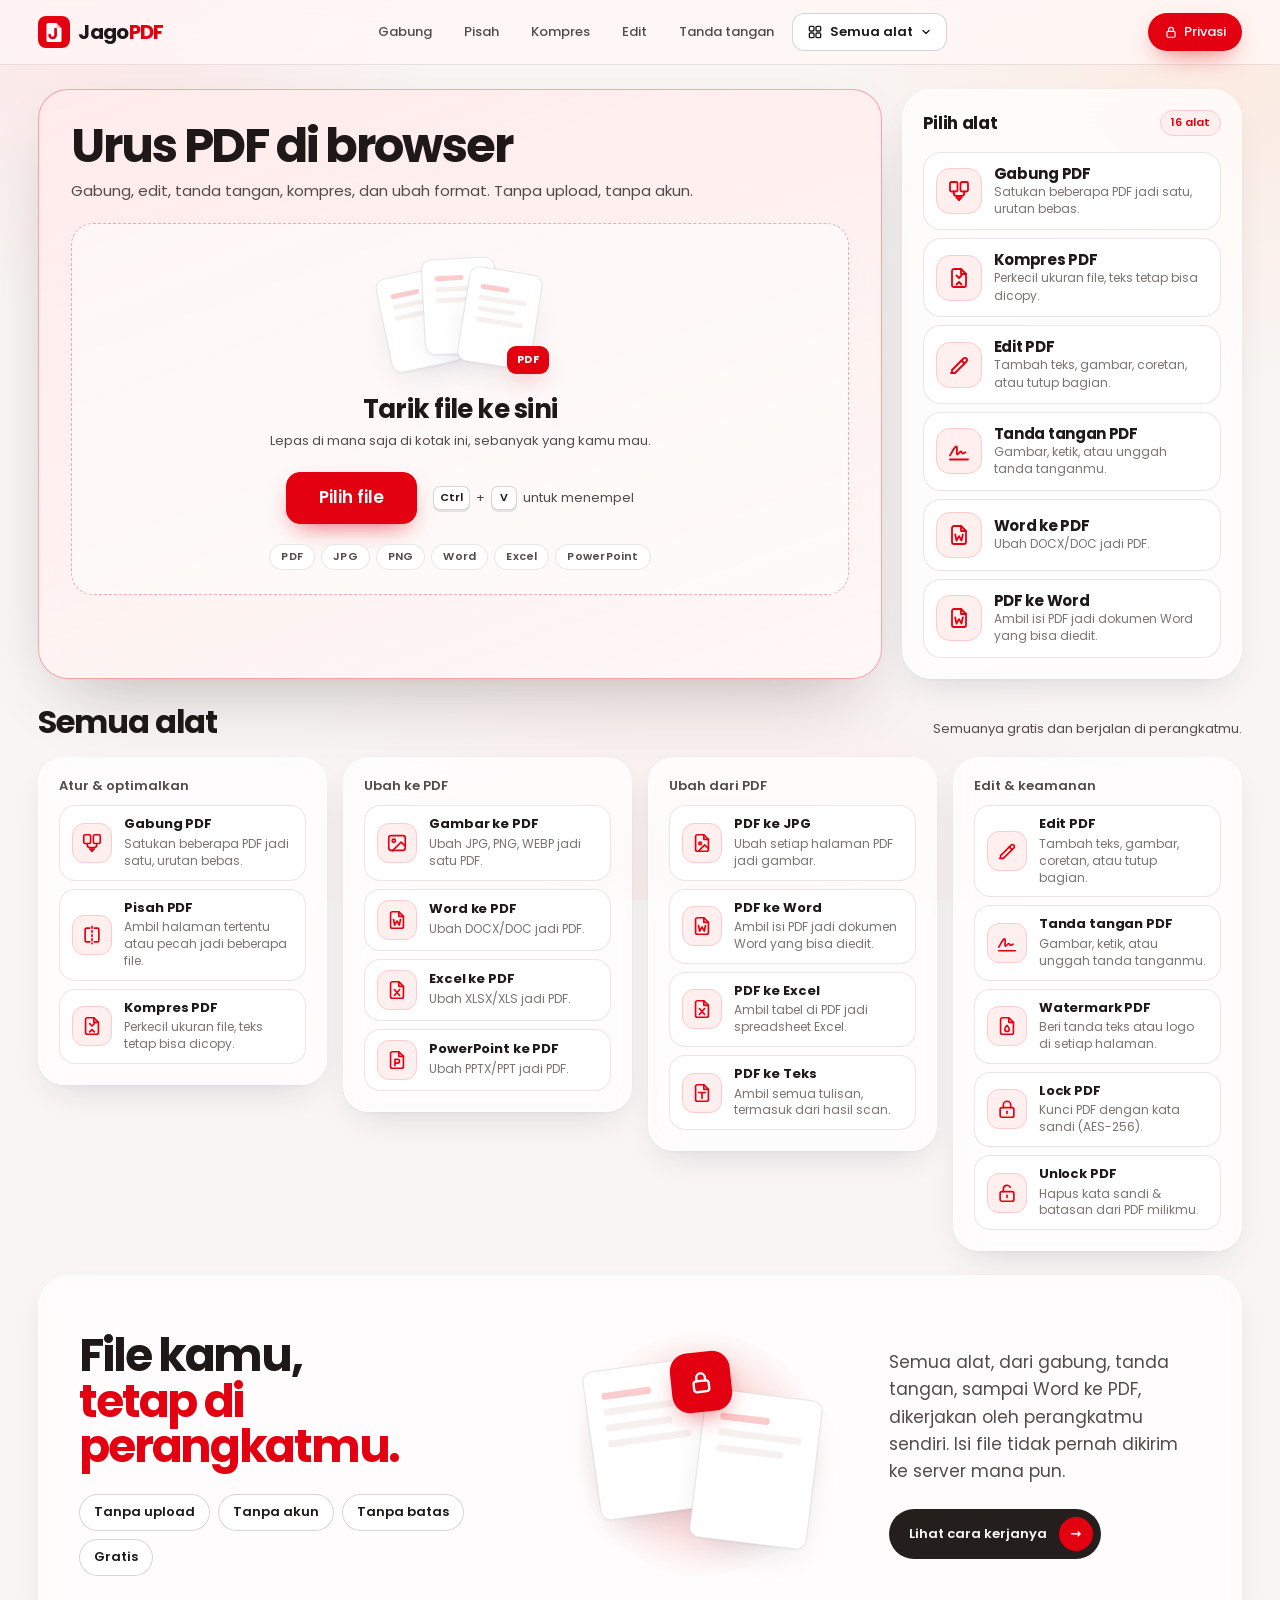
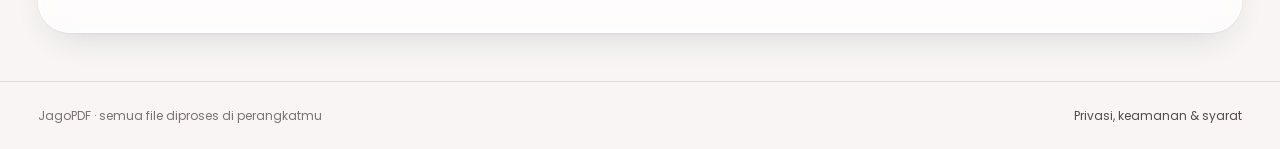
==== commit 17c55bfc: "Edit teks langsung, 11 font, rotasi ttd, Lock/Unlock, LibreOffice gzip" ====
--- a/index.html
+++ b/index.html
@@ -668,6 +668,11 @@
 .eo.sel .hd{display:block}
 .eo .xb{position:absolute;right:-12px;top:-12px;width:24px;height:24px;border-radius:50%;background:var(--color-err);color:#fff;border:2px solid #fff;display:none;place-items:center;padding:0;cursor:pointer;box-shadow:var(--shadow-card)}
 .eo.sel .xb{display:grid}
+.eo .rh{position:absolute;left:50%;top:-30px;transform:translateX(-50%);width:26px;height:26px;border-radius:50%;background:var(--color-panel);border:2px solid var(--color-accent);color:var(--color-accent);display:none;place-items:center;cursor:grab;touch-action:none;box-shadow:var(--shadow-card)}
+.eo .rh::before{content:"";position:absolute;top:100%;left:50%;width:2px;height:8px;background:var(--color-accent);transform:translateX(-50%)}
+.eo.sel .rh{display:grid}
+.eo.i,.eo.t{transform-origin:center center}
+.ed[data-tool=retext] .elayer{cursor:text}
 .ghostbox{position:absolute;border:1.5px dashed var(--color-accent);background:var(--color-accent-wash);opacity:.6;pointer-events:none}
 @media (max-width:900px){
   .ed-bar{top:64px;border-radius:16px}
@@ -988,9 +993,9 @@
   </section>
 
   <!-- KUNCI PDF -->
-  <section class="view" id="v-kunci-pdf">
+  <section class="view" id="v-lock-pdf">
     <a class="back" href="#">← Semua alat</a>
-    <div class="view-head"><div><h2>Kunci PDF</h2><p>Lindungi PDF dengan kata sandi. Tanpa kata sandi, file tidak bisa dibuka.</p></div></div>
+    <div class="view-head"><div><h2>Lock PDF</h2><p>Kunci PDF dengan kata sandi. Tanpa kata sandi, file tidak bisa dibuka.</p></div></div>
     <div class="drop" data-drop="lock"><div class="drop-in">
       <button class="big" data-pick="lock" id="pick-lock">Pilih file PDF</button>
       <small>atau seret file ke sini</small>
@@ -1015,16 +1020,16 @@
           <label class="chk"><input type="checkbox" id="lock-nocopy"><span>Larang menyalin teks</span></label>
           <label class="chk"><input type="checkbox" id="lock-noedit"><span>Larang mengubah isi</span></label>
         </div>
-        <button class="go" id="go-lock" disabled>Kunci PDF</button>
+        <button class="go" id="go-lock" disabled>Lock PDF</button>
         <p class="hint">Enkripsi AES-256, standar yang sama dengan Adobe Acrobat.</p>
       </div>
     </div>
   </section>
 
   <!-- BUKA KUNCI PDF -->
-  <section class="view" id="v-buka-kunci-pdf">
+  <section class="view" id="v-unlock-pdf">
     <a class="back" href="#">← Semua alat</a>
-    <div class="view-head"><div><h2>Buka kunci PDF</h2><p>Hapus kata sandi dan batasan dari PDF milikmu, supaya bisa dibuka tanpa sandi.</p></div></div>
+    <div class="view-head"><div><h2>Unlock PDF</h2><p>Hapus kata sandi dan batasan dari PDF milikmu, supaya bisa dibuka tanpa sandi.</p></div></div>
     <div class="drop" data-drop="unlock"><div class="drop-in">
       <button class="big" data-pick="unlock" id="pick-unlock">Pilih file PDF</button>
       <small>atau seret file ke sini</small>
@@ -1041,7 +1046,7 @@
           <div class="pw"><input class="field" type="password" id="unlock-pw" autocomplete="current-password"><button type="button" class="eye" data-eye="unlock-pw" aria-label="Tampilkan kata sandi"><svg width="18" height="18" viewBox="0 0 24 24" fill="none" stroke="currentColor" stroke-width="2" stroke-linecap="round" stroke-linejoin="round"><path d="M2 12s3.6-7 10-7 10 7 10 7-3.6 7-10 7-10-7-10-7z"/><circle cx="12" cy="12" r="3"/></svg></button></div>
           <p class="hint" id="hint-unlock">Masukkan kata sandi yang biasa dipakai untuk membuka file ini.</p>
         </div>
-        <button class="go" id="go-unlock" disabled>Buka kunci PDF</button>
+        <button class="go" id="go-unlock" disabled>Unlock PDF</button>
         <p class="hint">JagoPDF tidak membobol kata sandi. Alat ini untuk file milikmu yang sandinya kamu tahu.</p>
       </div>
     </div>
@@ -1070,7 +1075,7 @@
         <div class="opt" id="opt-wm-img" style="display:none"><label class="t">Gambar</label><button class="ghost" id="wm-imgpick" style="width:100%">Pilih gambar (PNG/JPG)</button><input type="file" id="wm-imgfile" accept="image/png,image/jpeg"><p class="hint" id="wm-imgname">PNG transparan paling bagus.</p></div>
         <div class="opt"><label class="t">Ukuran <span class="val" id="wm-size-v"></span></label><input type="range" id="wm-size" min="10" max="100" value="60"></div>
         <div class="opt"><label class="t">Transparansi <span class="val" id="wm-op-v"></span></label><input type="range" id="wm-op" min="5" max="100" value="25"></div>
-        <div class="opt"><label class="t">Kemiringan</label><div class="seg cols3" id="wm-angle"><button data-v="0">Datar</button><button data-v="45" class="on">Miring</button><button data-v="90">Tegak</button></div></div>
+        <div class="opt"><label class="t">Kemiringan</label><div class="seg cols3" id="wm-angle"><button data-v="0">Horizontal</button><button data-v="45" class="on">Miring</button><button data-v="90">Vertikal</button></div></div>
         <div class="opt"><label class="t">Posisi</label>
           <div class="posgrid" id="wm-pos"><button data-p="tl" aria-label="Kiri atas"></button><button data-p="tc" aria-label="Tengah atas"></button><button data-p="tr" aria-label="Kanan atas"></button><button data-p="ml" aria-label="Kiri tengah"></button><button data-p="mc" class=on aria-label="Tengah"></button><button data-p="mr" aria-label="Kanan tengah"></button><button data-p="bl" aria-label="Kiri bawah"></button><button data-p="bc" aria-label="Tengah bawah"></button><button data-p="br" aria-label="Kanan bawah"></button></div>
           <label class="chk"><input type="checkbox" id="wm-tile"><span>Ulangi di seluruh halaman</span></label></div>
@@ -1131,7 +1136,7 @@
             <button data-v="akurat">Akurat<small>Pakai LibreOffice di browser. Hasil paling mirip aslinya.</small></button>
           </div>
           <div class="note" id="o2p-note" style="display:none"></div></div>
-        <div class="opt" id="opt-o2p-orient"><label class="t">Arah kertas</label><div class="seg cols2" id="o2p-orient"><button data-v="p" class="on">Tegak</button><button data-v="l">Mendatar</button></div></div>
+        <div class="opt" id="opt-o2p-orient"><label class="t">Arah kertas</label><div class="seg cols2" id="o2p-orient"><button data-v="p" class="on">Vertikal</button><button data-v="l">Horizontal</button></div></div>
         <button class="go" id="go-o2p" disabled>Ubah ke PDF</button>
         <p class="hint" id="hint-o2p"></p>
       </div>
@@ -1179,6 +1184,7 @@
         <div class="ed-tools" role="toolbar" aria-label="Alat edit">
           <button data-tool="select" class="on" title="Pilih & geser"><svg width="18" height="18" viewBox="0 0 24 24" fill="none" stroke="currentColor" stroke-width="2" stroke-linejoin="round"><path d="M5 3l14 8-6.5 1.5L9 19z"/></svg><span>Pilih</span></button>
           <button data-tool="text" title="Tambah teks"><svg width="18" height="18" viewBox="0 0 24 24" fill="none" stroke="currentColor" stroke-width="2.2" stroke-linecap="round"><path d="M5 6V4.5h14V6M12 4.5v15M9 19.5h6"/></svg><span>Teks</span></button>
+          <button data-tool="retext" title="Ubah teks yang sudah ada"><svg width="18" height="18" viewBox="0 0 24 24" fill="none" stroke="currentColor" stroke-width="2" stroke-linecap="round" stroke-linejoin="round"><path d="M4 7V5h11v2"/><path d="M9.5 5v11M8 16h3"/><path d="M14.5 13.5 20 19m0-5.5L14.5 19"/></svg><span>Ubah teks</span></button>
           <button data-tool="sign" title="Tanda tangan"><svg width="18" height="18" viewBox="0 0 24 24" fill="none" stroke="currentColor" stroke-width="2" stroke-linecap="round" stroke-linejoin="round"><path d="M3 16.5c2.5-4 4.4-9 6.4-9 1.6 0-.6 8 1 8 1.2 0 2.2-3 3.5-3 1 0 .8 2 2 2 .8 0 1.7-.6 2.6-1.2"/><path d="M3 20.5h18"/></svg><span>Tanda tangan</span></button>
           <button data-tool="image" title="Tambah gambar"><svg width="18" height="18" viewBox="0 0 24 24" fill="none" stroke="currentColor" stroke-width="2" stroke-linecap="round" stroke-linejoin="round"><rect x="3" y="4" width="18" height="16" rx="2.5"/><circle cx="8.5" cy="9.5" r="1.8"/><path d="m21 15.5-4.5-4.5L7 20.5"/></svg><span>Gambar</span></button>
           <button data-tool="white" title="Tutup bagian (kotak putih)"><svg width="18" height="18" viewBox="0 0 24 24" fill="none" stroke="currentColor" stroke-width="2"><rect x="4" y="6" width="16" height="12" rx="1.5"/><path d="M8 10h8M8 14h5" opacity=".4"/></svg><span>Tutup</span></button>
@@ -1285,7 +1291,7 @@
           <li>Gunakan JagoPDF hanya untuk file yang berhak kamu olah. Tanggung jawab atas isi file ada pada pengguna.</li>
           <li>Kecepatan dan batas ukuran file bergantung pada memori perangkatmu. File sangat besar paling lancar diproses di komputer.</li>
           <li class="srv-only">Alat <span class="mk mk-srv">server</span> punya batas ukuran file dan jumlah pemakaian. Hasil konversi Word/Excel/PowerPoint bisa sedikit berbeda dari aslinya, terutama jika dokumen memakai font khusus.</li>
-          <li>PDF yang dikunci kata sandi harus dibuka dulu dengan alat Buka kunci PDF, memakai sandi yang kamu tahu. JagoPDF tidak membobol kata sandi.</li>
+          <li>PDF yang dikunci kata sandi harus dibuka dulu dengan alat Unlock PDF, memakai sandi yang kamu tahu. JagoPDF tidak membobol kata sandi.</li>
           <li>Kami tidak bertanggung jawab atas kerugian yang timbul dari penggunaan layanan ini.</li>
           <li>Kebijakan ini bisa diperbarui. Kalau suatu saat kami menambah iklan, analitik, atau mengubah cara file diproses, halaman ini akan diperbarui lebih dulu.</li>
         </ul>
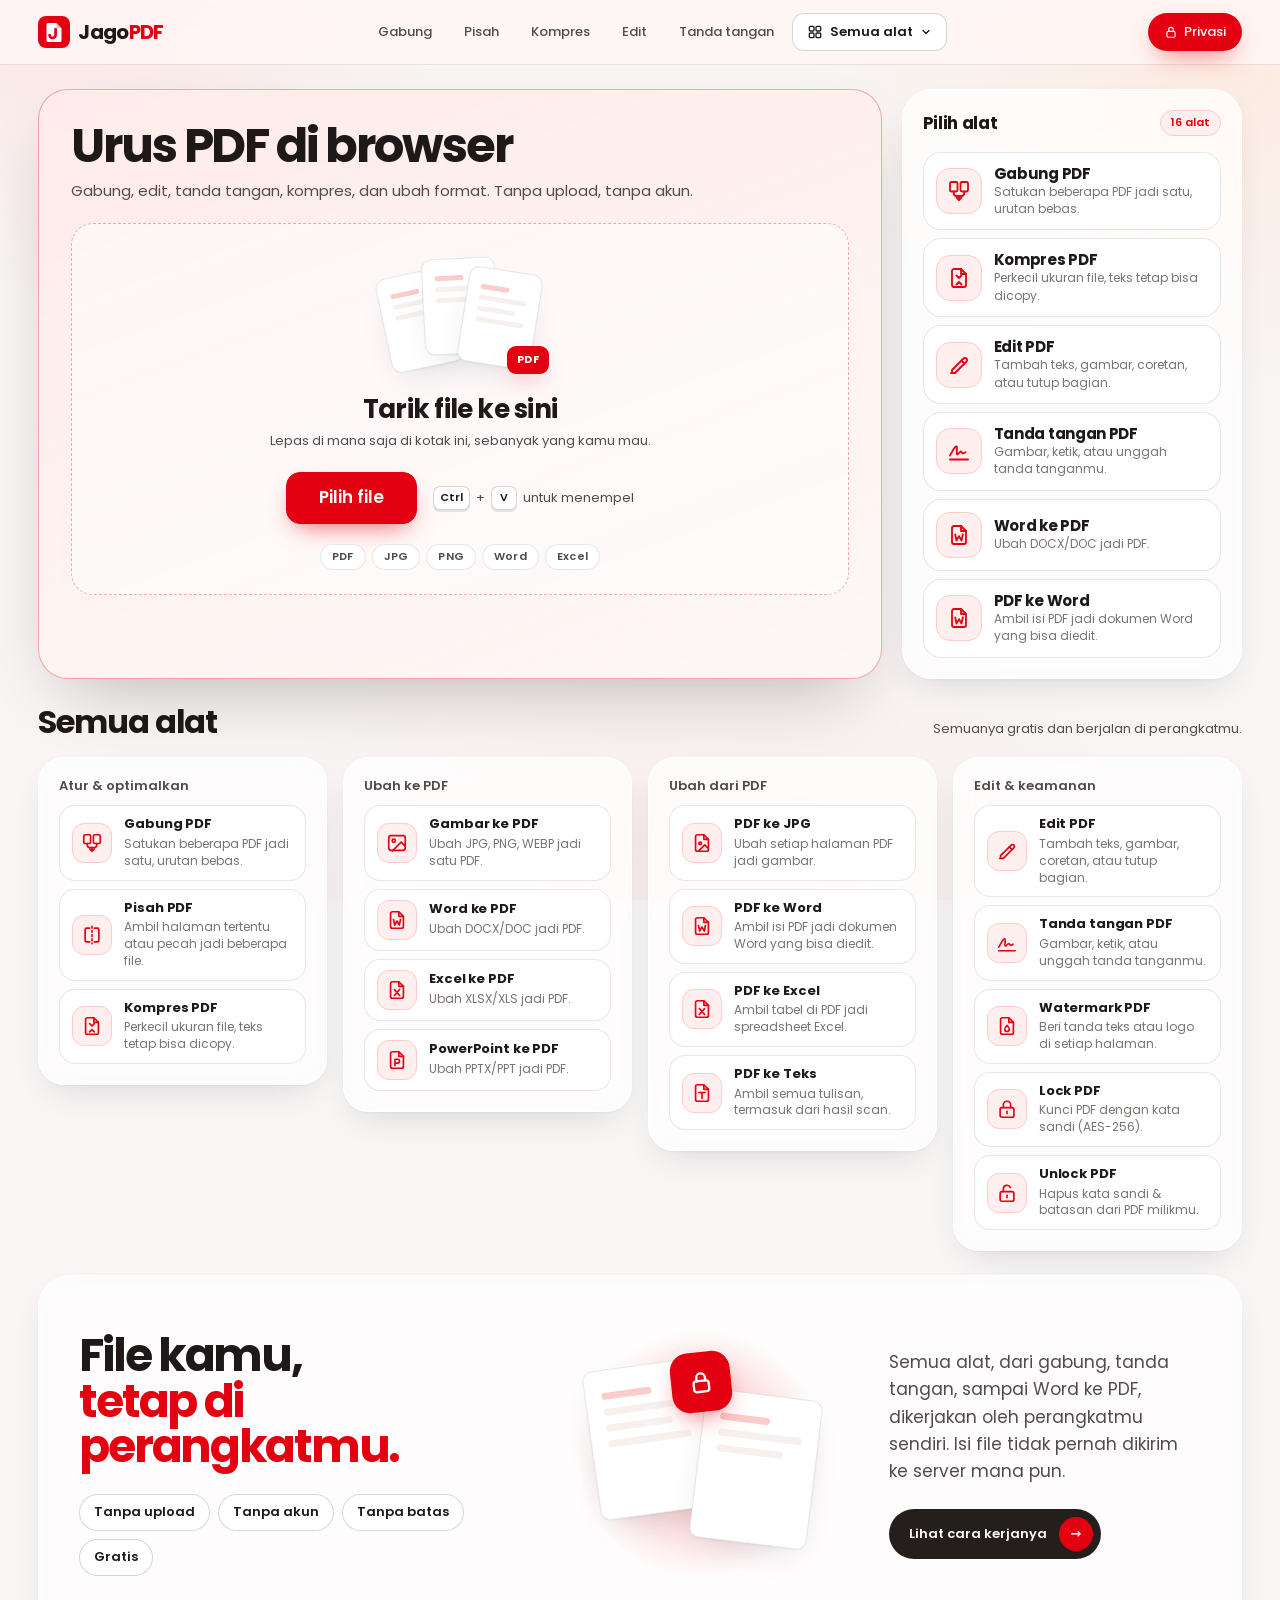
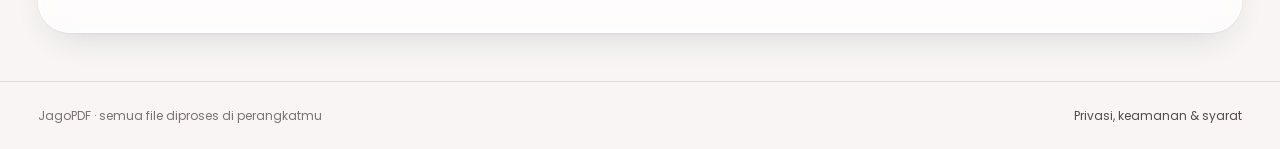
==== commit 887e2a67: "Pasang Publisher ID AdSense" ====
--- a/index.html
+++ b/index.html
@@ -2,17 +2,19 @@
 <html lang="id">
 <head>
 <meta charset="utf-8">
-<meta http-equiv="Content-Security-Policy" content="default-src 'self'; script-src 'self' 'wasm-unsafe-eval'; style-src 'self' 'unsafe-inline'; img-src 'self' data: blob:; font-src 'self' data:; connect-src 'self'; worker-src 'self'; object-src 'none'; base-uri 'none'; form-action 'none'">
+<meta http-equiv="Content-Security-Policy" content="default-src 'self'; script-src 'self' 'wasm-unsafe-eval' 'unsafe-inline' https://pagead2.googlesyndication.com https://*.googlesyndication.com https://*.googleadservices.com https://*.google.com https://adservice.google.com; style-src 'self' 'unsafe-inline'; img-src 'self' data: blob: https:; font-src 'self' data:; connect-src 'self' https://pagead2.googlesyndication.com https://*.googlesyndication.com https://*.google.com https://*.doubleclick.net https://*.googleadservices.com; frame-src https://googleads.g.doubleclick.net https://tpc.googlesyndication.com https://www.google.com https://*.googlesyndication.com; worker-src 'self' blob:; object-src 'none'; base-uri 'none'; form-action 'none'">
 <meta name="referrer" content="no-referrer">
 <meta name="viewport" content="width=device-width, initial-scale=1">
 <title>JagoPDF — Alat PDF Gratis di Browser</title>
-<meta name="description" content="JagoPDF: gabung, pisah, kompres, edit, tanda tangan, kunci PDF, serta ubah Word, Excel, dan PowerPoint ke PDF. Gratis, file diproses di perangkatmu.">
+<meta name="description" content="JagoPDF: gabung, pisah, kompres, edit, tanda tangan, kunci PDF, serta ubah Word & Excel ke PDF. Gratis, file diproses di perangkatmu.">
+<!-- Google AdSense · Publisher ID: ca-pub-1454419403270254 -->
+<script async src="https://pagead2.googlesyndication.com/pagead/js/adsbygoogle.js?client=ca-pub-1454419403270254" crossorigin="anonymous"></script>
 <link rel="icon" href="data:image/svg+xml,%3Csvg xmlns="http://www.w3.org/2000/svg" viewBox="0 0 32 32"%3E%3Crect width="32" height="32" rx="8" fill="%23c53a2f"/%3E%3Cpath d="M10 7h8.5l5 5v12.5a1.5 1.5 0 0 1-1.5 1.5H10a1.5 1.5 0 0 1-1.5-1.5v-16A1.5 1.5 0 0 1 10 7z" fill="%23fff"/%3E%3Cpath d="M18.5 7v3.5a1.5 1.5 0 0 0 1.5 1.5h3.5z" fill="%23c53a2f" opacity=".3"/%3E%3Cpath d="M17.6 13v6a3 3 0 0 1-6 0" fill="none" stroke="%23c53a2f" stroke-width="2.7" stroke-linecap="round"/%3E%3C/svg%3E">
-<link rel="stylesheet" href="lib/fonts.css">
-<script src="lib/pdf-lib.min.js"></script>
-<script src="lib/pdf.min.js"></script>
-<script src="lib/pdf.worker.min.js"></script>
-<script src="lib/jszip.min.js"></script>
+<link rel="stylesheet" href="/lib/fonts.css">
+<script src="/lib/pdf-lib.min.js"></script>
+<script src="/lib/pdf.min.js"></script>
+<script src="/lib/pdf.worker.min.js"></script>
+<script src="/lib/jszip.min.js"></script>
 <style>
 /* Hallmark · redesign (study: dinorexpdf.com DNA — warm paper, pink cloud wash, glass cards, bright red with glow) · genre: modern-minimal
  * paper #f7f5f4-ish · accent oklch(57.5% 0.235 28) bright red · type: Poppins (user-chosen), heavy display weight, tight tracking
@@ -554,6 +556,11 @@
 }
 
 /* home: semua alat */
+.adwrap{margin:var(--space-6) 0 0;display:flex;flex-direction:column-reverse;align-items:center;gap:6px}
+.adwrap ins{display:block;width:100%;max-width:970px}
+.adwrap .ad-label{font-size:11px;letter-spacing:.08em;text-transform:uppercase;color:var(--color-ink-3)}
+/* sembunyikan slot sampai iklan benar-benar terisi */
+.adwrap:not(:has(ins[data-ad-status="filled"])){display:none}
 .all-tools{margin-top:var(--space-6)}
 .at-head{display:flex;align-items:baseline;justify-content:space-between;gap:var(--space-4);flex-wrap:wrap;margin:0 0 var(--space-4)}
 .at-head h2{font-size:clamp(1.5rem,1.2rem + 1vw,2rem);font-weight:700;letter-spacing:-.035em}
@@ -755,7 +762,7 @@
               <button class="big" data-pick="home">Pilih file</button>
               <span class="paste"><kbd class="kmod">Ctrl</kbd> + <kbd>V</kbd> untuk menempel</span>
             </div>
-            <div class="types" aria-label="Format yang didukung"><span>PDF</span><span>JPG</span><span>PNG</span><span>Word</span><span>Excel</span><span>PowerPoint</span></div>
+            <div class="types" aria-label="Format yang didukung"><span>PDF</span><span>JPG</span><span>PNG</span><span>Word</span><span>Excel</span></div>
           </div>
         </div>
         <div class="intake-result" id="intake-result" aria-live="polite"></div>
@@ -766,6 +773,12 @@
         <div class="ts-head"><h2>Pilih alat</h2><span class="pill" id="tool-count"></span></div>
         <div class="grid" id="toolgrid"></div>
       </aside>
+    </div>
+
+    <div class="adwrap" aria-label="Iklan">
+      <ins class="adsbygoogle" style="display:block" data-ad-client="ca-pub-1454419403270254" data-ad-slot="0000000000" data-ad-format="auto" data-full-width-responsive="true"></ins>
+      <span class="ad-label">Iklan</span>
+      <script>(adsbygoogle = window.adsbygoogle || []).push({});</script>
     </div>
 
     <section class="all-tools" aria-labelledby="all-h">
@@ -1229,14 +1242,14 @@
         <ul class="nosrv-only">
           <li>Semua alat memproses file di perangkatmu sendiri. File tidak pernah di-upload ke server mana pun.</li>
           <li>Kami tidak menyimpan, membaca, atau menyalin file kamu.</li>
-          <li>Tidak perlu daftar, tidak ada login, tidak ada cookie pelacak.</li>
+          <li>Tidak perlu daftar atau login. JagoPDF menampilkan iklan Google (AdSense) yang memakai cookie, tapi iklan tidak pernah melihat isi filemu.</li>
           <li>Begitu tab ditutup, semua data hilang dari memori perangkatmu.</li>
         </ul>
         <ul class="srv-only">
           <li>Alat bertanda <span class="mk">lokal</span> memproses file di perangkatmu sendiri. File tidak pernah di-upload.</li>
           <li>Alat bertanda <span class="mk mk-srv">server</span> mengirim file ke server JagoPDF lewat koneksi terenkripsi. File langsung dihapus begitu hasilnya dikirim.</li>
           <li>Kami tidak menyimpan, membaca, atau memakai isi file kamu untuk apa pun.</li>
-          <li>Tidak perlu daftar, tidak ada login, tidak ada cookie pelacak.</li>
+          <li>Tidak perlu daftar atau login. JagoPDF menampilkan iklan Google (AdSense) yang memakai cookie, tapi iklan tidak pernah melihat isi filemu.</li>
         </ul>
       </div>
       <div class="lgrid">
@@ -1267,8 +1280,8 @@
         <ul>
           <li><b>Isi file:</b> tidak disimpan, tidak dilihat siapa pun, dan tidak dipakai untuk melatih AI atau keperluan lain.</li>
           <li><b>Data pribadi:</b> kami tidak meminta nama, email, atau nomor HP.</li>
-          <li><b>Pelacakan:</b> tidak ada cookie, Google Analytics, piksel iklan, atau pelacak lain.</li>
-          <li><b>Pihak ketiga:</b> semua kode, font, dan mesin pengolah PDF di-host di situs JagoPDF sendiri. Halaman ini tidak memuat apa pun dari Google, CDN, atau layanan lain.</li>
+          <li><b>Iklan:</b> JagoPDF menampilkan iklan dari Google AdSense. Google dapat memakai cookie dan alamat IP-mu untuk memilih iklan. Kamu bisa mengatur atau mematikan iklan yang dipersonalisasi di <b>myadcenter.google.com</b>. Kami sendiri tidak memasang Google Analytics atau pelacak lain.</li>
+          <li><b>Pihak ketiga:</b> kode, font, dan mesin pengolah PDF di-host di situs JagoPDF sendiri. Satu-satunya layanan luar yang dimuat adalah iklan Google AdSense.</li>
         </ul>
         <p>Seperti semua situs web, penyedia hosting bisa mencatat log akses standar, yaitu alamat IP, waktu kunjungan, jenis browser, dan halaman yang dibuka. Log ini dipakai untuk keamanan dan <b>tidak berisi nama file atau isi dokumen kamu</b>.</p>
       </div>
@@ -1277,8 +1290,8 @@
       <div class="panel">
         <h3>Pengaman teknis</h3>
         <ul>
-          <li><b>Content Security Policy (CSP):</b> browser hanya mengizinkan halaman ini terhubung ke situs JagoPDF sendiri. Kode mana pun yang mencoba mengirim data ke tempat lain akan diblokir oleh browser.</li>
-          <li><b>Alat <span class="mk">lokal</span> tidak mengirim file sama sekali.</b> Satu-satunya yang diunduh dari situs JagoPDF adalah aplikasinya sendiri, termasuk mesin kompres, data OCR, dan LibreOffice saat pertama kali dipakai. Tanda tangan yang kamu buat juga tidak disimpan di mana pun.</li>
+          <li><b>Content Security Policy (CSP):</b> browser hanya mengizinkan halaman ini terhubung ke JagoPDF sendiri dan ke jaringan iklan Google. Isi filemu diproses di perangkat dan tidak pernah ikut terkirim ke mana pun.</li>
+          <li><b>File tidak pernah dikirim ke server.</b> Semua alat memproses file di perangkatmu. Yang diunduh dari JagoPDF hanya aplikasinya sendiri, termasuk mesin kompres dan data OCR saat pertama dipakai. Tanda tangan yang kamu buat juga tidak disimpan di mana pun.</li>
           <li><b>HTTPS:</b> semua koneksi terenkripsi.</li>
           <li><b>Tanpa akses perangkat:</b> JagoPDF tidak meminta akses kamera, mikrofon, lokasi, atau kontak.</li>
         </ul>
@@ -1312,9 +1325,9 @@
 </div>
 <div class="toast" id="toast" role="status"></div>
 
-<script src="app.js"></script>
-<script src="tools.js"></script>
-<script src="tools-office.js"></script>
-<script src="tools-edit.js"></script>
+<script src="/app.js"></script>
+<script src="/tools.js"></script>
+<script src="/tools-office.js"></script>
+<script src="/tools-edit.js"></script>
 </body>
 </html>
